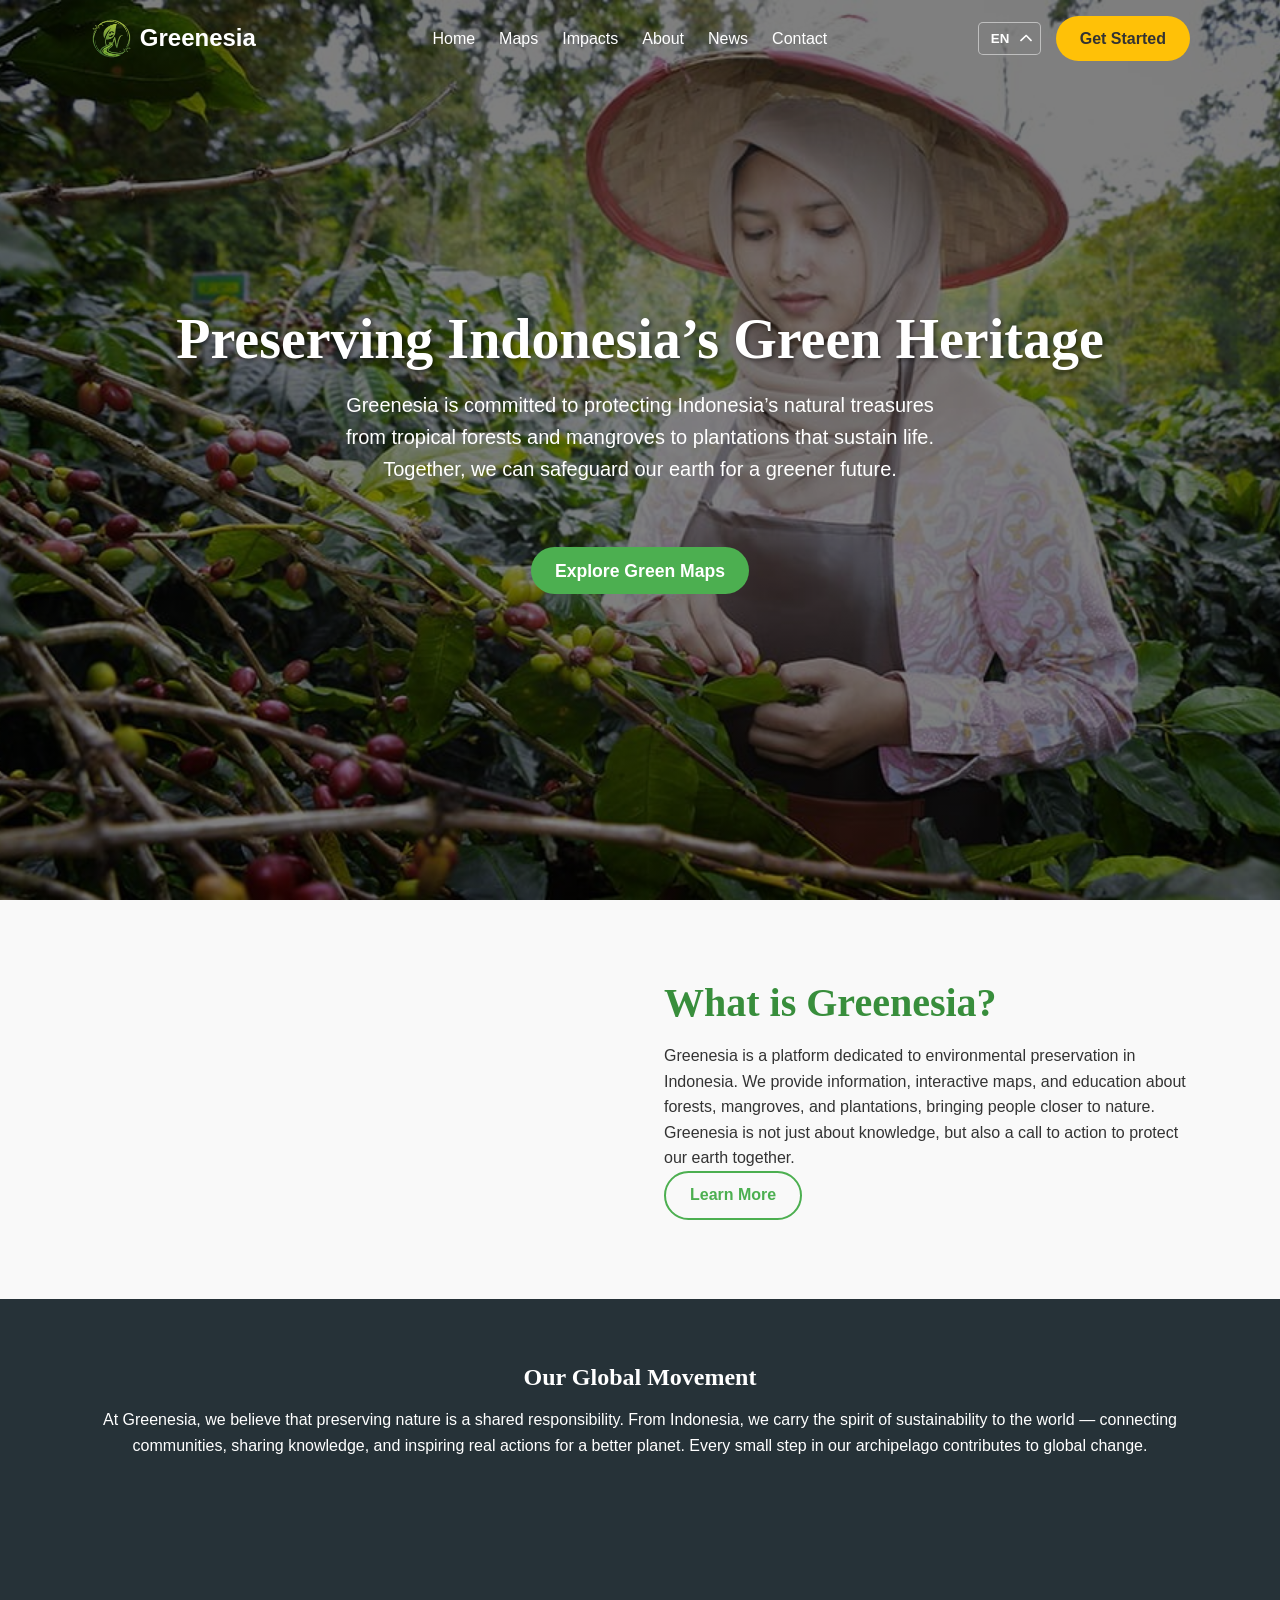
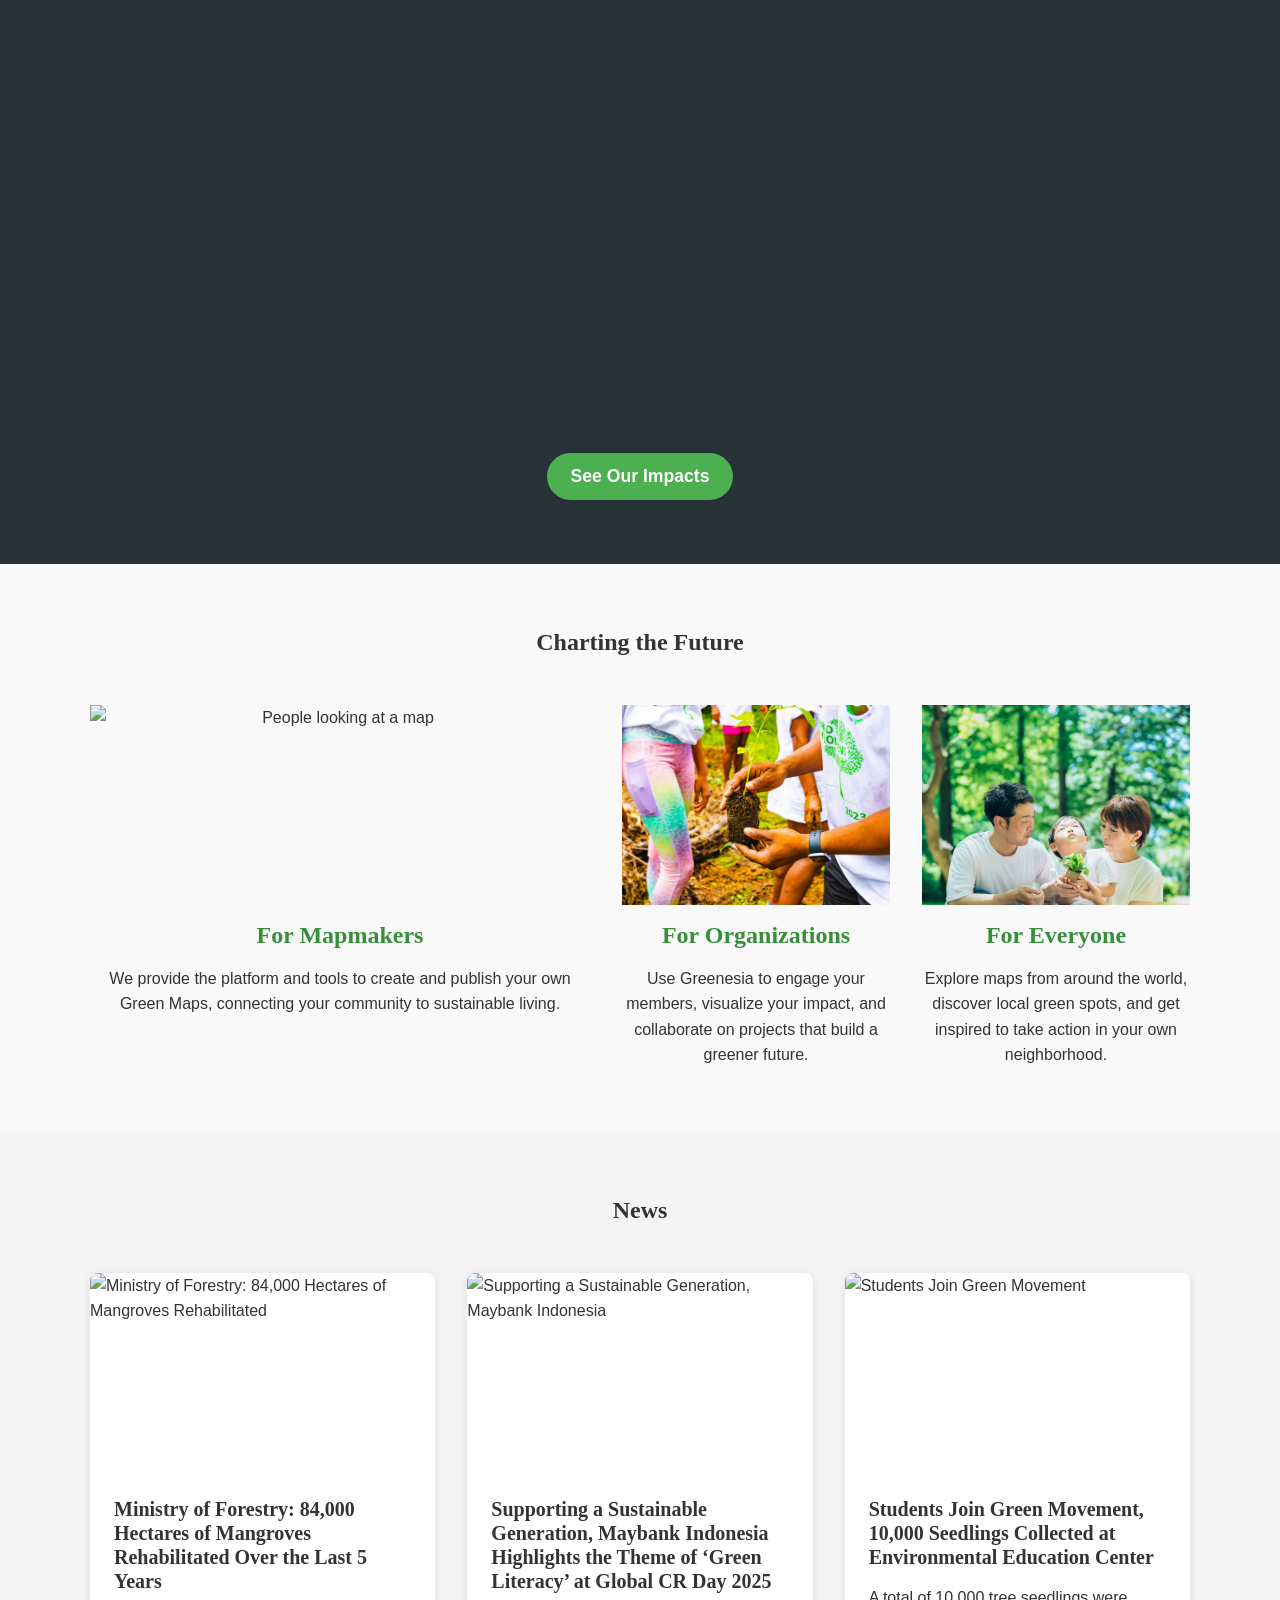
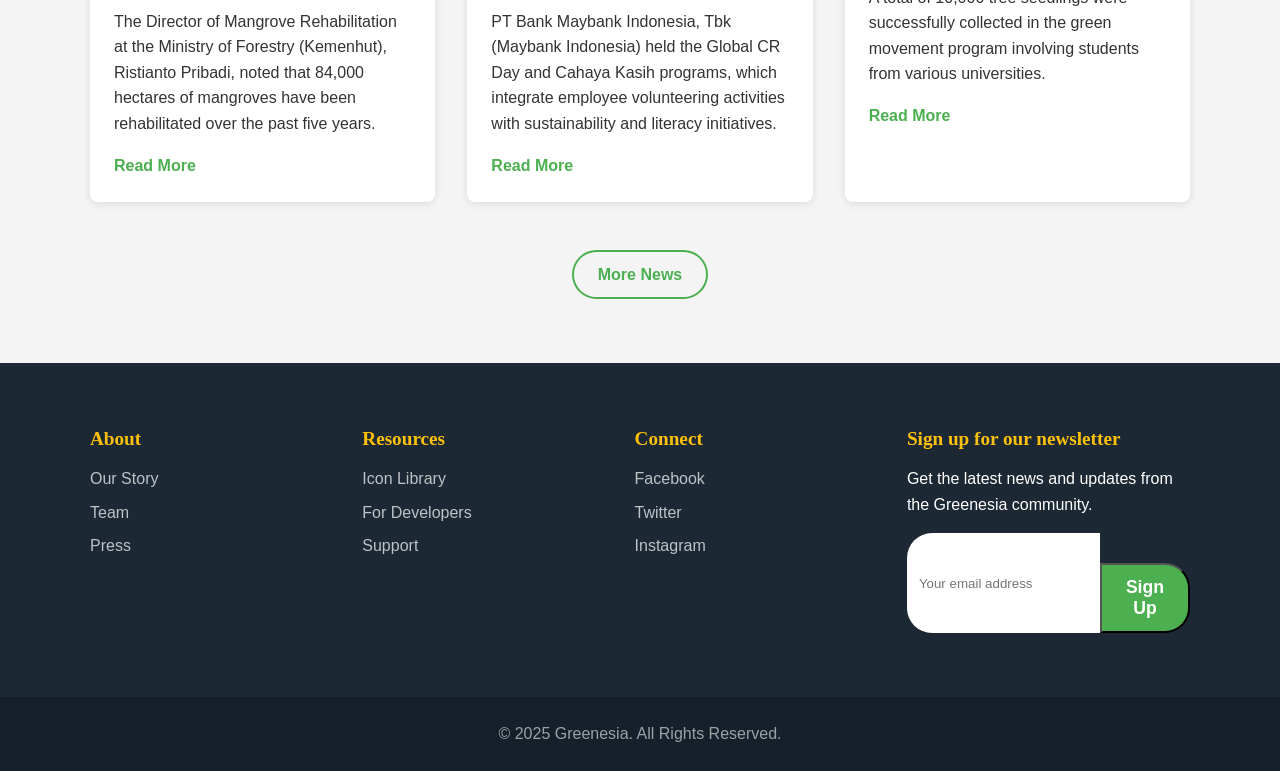
==== public/index.html @ fc4f6e46 "greenwaysia web apps" ====
<!DOCTYPE html>
<html lang="en">
<head>
  <meta charset="UTF-8">
  <meta name="viewport" content="width=device-width, initial-scale=1.0, maximum-scale=5.0, user-scalable=yes, viewport-fit=cover">
  <title data-i18n="greenesiaMap">Greenesia - A Better World, Mapped by Community</title>
  <meta name="description" content="Monitor mangrove forests and plantations in Indonesia with interactive maps and real-time location tracking">
  <meta name="theme-color" content="#2ecc71">
  <link rel="icon" href="img/Logo_utama.png">
  <link rel="manifest" href="/manifest.json">
  <link rel="apple-touch-icon" href="/img/icon-192x192.png">
  <link rel="stylesheet" href="css/style.css?v=3.0">
</head>

<body>

  <header class="site-header">
    <div class="container navbar">
      <div class="navbar-brand">
        <a href="/">
          <img src="img/Logo_utama.png" alt="Greenesia Logo" class="logo">
          <span data-i18n="greenesia">Greenesia</span>
        </a>
      </div>
      <div class="nav-wrapper">
        <button class="close-menu">&times;</button>
        <nav class="main-nav">
          <ul>
            <li><a href="/" data-i18n="home">Home</a></li>
            <li><a href="/maps" data-i18n="maps">Maps</a></li>
            <li><a href="/impacts" data-i18n="impacts">Impacts</a></li>
            <li><a href="/about" data-i18n="about">About</a></li>
            <li><a href="/news" data-i18n="news">News</a></li>
            <li><a href="/contact" data-i18n="contact">Contact</a></li>
          </ul>
        </nav>
        <div class="nav-actions">
          <select class="language-switcher">
            <option value="en" selected>EN</option>
            <option value="id">ID</option>
          </select>
          <a href="/login" class="button button-donate" data-i18n="getStarted">Get Started</a>
        </div>
      </div>
      <div class="custom-dropdown language-switcher-mobile">
        <div class="dropdown-trigger">
          <span class="selected-lang">EN</span>
        </div>
        <div class="dropdown-options">
          <div class="dropdown-option" data-value="en">EN</div>
          <div class="dropdown-option" data-value="id">ID</div>
        </div>
      </div>
      <button class="hamburger-menu">&#9776;</button>
    </div>
  </header>

  <div class="overlay"></div>

  <main>
    <section class="hero-section">
      <div class="hero-content">
        <h1 data-i18n="heroTitle">Preserving Indonesia’s Green Heritage</h1>
        <p data-i18n="heroSubtitle">Greenesia is committed to protecting Indonesia’s natural treasures from tropical forests and mangroves to plantations that sustain life. Together, we can safeguard our earth for a greener future.</p>
        <a href="/maps" class="button button-primary" data-i18n="exploreMaps">Explore Green Maps</a>
      </div>
    </section>

    <section class="content-section">
      <div class="container two-column-layout">
        <div class="column-left">
          <video autoplay muted loop playsinline style="width: 100%;" src="cinematic.mp4">
   Browser Anda tidak mendukung tag video.
</video>
        </div>
        <div class="column-right">
          <h2 data-i18n="whatIsGreenMapTitle">What is Greenesia?</h2>
          <p data-i18n="whatIsGreenMapText">Greenesia is a platform dedicated to environmental preservation in Indonesia. We provide information, interactive maps, and education about forests, mangroves, and plantations, bringing people closer to nature. Greenesia is not just about knowledge, but also a call to action to protect our earth together.</p>
          <a href="#" class="button button-secondary" data-i18n="learnMore">Learn More</a>
        </div>
      </div>
    </section>

    <section class="content-section dark-bg">
      <div class="container text-center">
        <h2 data-i18n="ourGlobalMovementTitle">Our Global Movement</h2>
        <p data-i18n="ourGlobalMovementText">At Greenesia, we believe that preserving nature is a shared responsibility. From Indonesia, we carry the spirit of sustainability to the world — connecting communities, sharing knowledge, and inspiring real actions for a better planet. Every small step in our archipelago contributes to global change.</p>
        <iframe
          width="100%"
          height="500"
          src="https://www.youtube.com/embed/YWSZf4E7uBE"
          title="YouTube video player"
          frameborder="0"
          allow="accelerometer; autoplay; clipboard-write; encrypted-media; gyroscope; picture-in-picture; web-share"
          referrerpolicy="strict-origin-when-cross-origin"
          allowfullscreen
          class="youtube-iframe"
        ></iframe>
        <a href="#" class="button button-primary" data-i18n="seeOurImpacts">See Our Impacts</a>
      </div>
    </section>

    <section class="content-section">
  <div class="container text-center">
    <h2 data-i18n="chartingTheFutureTitle">Charting the Future</h2>
    <div class="three-column-layout">
      <div class="feature-box">
        <img src="img/pemetaan.jpg" alt="People looking at a map" class="charting-feature-icon">
        <h3 data-i18n="forMapmakersTitle">For Mapmakers</h3>
        <p data-i18n="forMapmakersText">We provide the platform and tools to create and publish your own Green Maps, connecting your community to sustainable living.</p>
      </div>
      <div class="feature-box">
        <img src="img/menanam.jpg" alt="Person planting a tree" class="charting-feature-icon">
        <h3 data-i18n="forOrganizationsTitle">For Organizations</h3>
        <p data-i18n="forOrganizationsText">Use Greenesia to engage your members, visualize your impact, and collaborate on projects that build a greener future.</p>
      </div>
      <div class="feature-box">
        <img src="img/keluarga.png" alt="Family enjoying the outdoors" class="charting-feature-icon">
        <h3 data-i18n="forEveryoneTitle">For Everyone</h3>
        <p data-i18n="forEveryoneText">Explore maps from around the world, discover local green spots, and get inspired to take action in your own neighborhood.</p>
      </div>
    </div>
  </div>
</section>

    <section class="content-section light-bg">
      <div class="container">
        <h2 class="text-center" data-i18n="latestNews">News</h2>
        <div class="news-grid">
          <article class="news-card">
            <img src="https://asset.kompas.com/crops/d9sgpv270v6snPcaGa5keLDzrmc=/0x0:0x0/1200x800/data/photo/2025/04/16/67ff72c6aaa61.jpg" alt="Ministry of Forestry: 84,000 Hectares of Mangroves Rehabilitated">
            <div class="card-content">
              <h3 data-i18n="news1Title">Ministry of Forestry: 84,000 Hectares of Mangroves Rehabilitated Over the Last 5 Years</h3>
              <p data-i18n="news1Text">The Director of Mangrove Rehabilitation at the Ministry of Forestry (Kemenhut), Ristianto Pribadi, noted that 84,000 hectares of mangroves have been rehabilitated over the past five years. Meanwhile, the government has set a target of rehabilitating 600,000 hectares of mangroves by 2024. Ristianto also acknowledged that the forestry sector has not yet become a government priority program.</p>
              <a href="https://lestari.kompas.com/read/2025/04/16/171500786/kemenhut--84.000-hektare-mangrove-direhabilitasi-selama-5-tahun-terakhir-" data-i18n="readMore">Read More</a>
            </div>
          </article>
          <article class="news-card">
            <img src="https://asset-2.tribunnews.com/tribunnews/foto/bank/images/Head-of-Sustainability-PT-Bank-Maybank-Indonesia-Tbk-Maria-Trifanny-Fransiska.jpg" alt="Supporting a Sustainable Generation, Maybank Indonesia">
            <div class="card-content">
              <h3 data-i18n="news2Title">Supporting a Sustainable Generation, Maybank Indonesia Highlights the Theme of ‘Green Literacy’ at Global CR Day 2025</h3>
              <p data-i18n="news2Text">PT Bank Maybank Indonesia, Tbk (Maybank Indonesia) held the Global CR Day and Cahaya Kasih programs, which integrate employee volunteering activities with sustainability and literacy initiatives.</p>
              <a href="https://www.tribunnews.com/bisnis/7734771/dukung-generasi-berkelanjutan-maybank-indonesia-angkat-tema-literasi-hijau-di-global-cr-day-2025" data-i18n="readMore">Read More</a>
            </div>
          </article>
          <article class="news-card">
            <img src="https://asset-2.tribunnews.com/tribunnews/foto/bank/images/Gerakan-hijau-libatkan-mahasiswa-dari-50-kampus.jpg" alt="Students Join Green Movement">
            <div class="card-content">
              <h3 data-i18n="news3Title">Students Join Green Movement, 10,000 Seedlings Collected at Environmental Education Center</h3>
              <p data-i18n="news3Text">A total of 10,000 tree seedlings were successfully collected in the green movement program involving students from various universities.</p>
              <a href="https://www.tribunnews.com/nasional/7731367/mahasiswa-terlibat-dalam-gerakan-hijau-10000-bibit-terkumpul-di-pusat-edukasi-lingkungan" data-i18n="readMore">Read More</a>
            </div>
          </article>
        </div>
        <div class="text-center more-news-button-container">
          <a href="/news" class="button button-secondary" data-i18n="moreNews">More News</a>
        </div>
      </div>
    </section>

  </main>

  <footer class="site-footer-main">
    <div class="container">
      <div class="footer-grid">
        <div class="footer-column">
          <h4 data-i18n="footerAbout">About</h4>
          <ul>
            <li><a href="#" data-i18n="footerOurStory">Our Story</a></li>
            <li><a href="#" data-i18n="footerTeam">Team</a></li>
            <li><a href="#" data-i18n="footerPress">Press</a></li>
          </ul>
        </div>
        <div class="footer-column">
          <h4 data-i18n="footerResources">Resources</h4>
          <ul>
            <li><a href="#" data-i18n="footerIconLibrary">Icon Library</a></li>
            <li><a href="#" data-i18n="footerForDevelopers">For Developers</a></li>
            <li><a href="#" data-i18n="footerSupport">Support</a></li>
          </ul>
        </div>
        <div class="footer-column">
          <h4 data-i18n="footerConnect">Connect</h4>
          <div class="social-links">
            <a href="#">Facebook</a>
            <a href="#">Twitter</a>
            <a href="#">Instagram</a>
          </div>
        </div>
        <div class="footer-column newsletter">
          <h4 data-i18n="footerNewsletter">Sign up for our newsletter</h4>
          <p data-i18n="footerNewsletterText">Get the latest news and updates from the Greenesia community.</p>
          <form class="newsletter-form">
            <input type="email" placeholder="Your email address" data-i18n="[placeholder]footerEmailPlaceholder">
            <button type="submit" class="button button-primary" data-i18n="footerSignUp">Sign Up</button>
          </form>
        </div>
      </div>
    </div>
  </footer>

  <footer class="site-footer-bottom">
    <div class="container">
      <p data-i18n="footerCopyright">&copy; 2025 Greenesia. All Rights Reserved.</p>
    </div>
  </footer>

  <script src="js/toast.js"></script>
  <script src="js/api.js"></script>
  <script src="js/auth.js"></script>
  <script src="js/main.js?v=3.4"></script>
  <script src="js/language.js"></script>
  <script src="js/custom-dropdown.js"></script>
  <script>
    const header = document.querySelector('.site-header');
    window.addEventListener('scroll', () => {
      if (window.scrollY > 50) {
        header.classList.add('scrolled');
      } else {
        header.classList.remove('scrolled');
      }
    });
  </script>
  <script src="js/pwa-init.js"></script>
</body>
</html>
---- public/css/style.css ----
:root {
  --primary-color: #4CAF50;
  --secondary-color: #388E3C;
  --accent-color: #FFC107;
  --dark-text: #333333;
  --light-text: #ffffff;
  --body-font: 'Helvetica Neue', Arial, sans-serif;
  --heading-font: 'Georgia', serif;
}

*,
*::before,
*::after {
  box-sizing: border-box;
  margin: 0;
  padding: 0;
}

html {
  scroll-behavior: smooth;
}

body {
  font-family: var(--body-font);
  font-size: 16px;
  line-height: 1.6;
  color: var(--dark-text);
  background-color: #f9f9f9;
  overflow-y: scroll;
}

h1, h2, h3, h4, h5, h6 {
  font-family: var(--heading-font);
  font-weight: bold;
  line-height: 1.2;
  margin-bottom: 1rem;
}

a {
  color: var(--primary-color);
  text-decoration: none;
}

img {
  max-width: 100%;
  height: auto;
  display: block;
}

.container {
  width: 90%;
  max-width: 1100px;
  margin: 0 auto;
}


main {
  display: block;
  width: 100%;
  overflow: visible;
  position: relative;
}

.site-header {
  background-color: transparent;
  position: fixed;
  top: 0;
  left: 0;
  width: 100%;
  z-index: 2000;
  padding: 1rem 0;
  transition: background-color 0.3s ease, padding 0.3s ease;
}

.site-header.scrolled, .site-header-solid {
  background-color: white;
  box-shadow: 0 2px 5px rgba(0,0,0,0.1);
  padding: 0.5rem 0;
}

.navbar {
  display: flex;
  justify-content: space-between;
  align-items: center;
  z-index: 1000;
}

.nav-actions {
  display: flex;
  align-items: center;
  gap: 15px;
}

.navbar-brand a {
  display: flex;
  align-items: center;
  text-decoration: none;
  color: var(--light-text);
  font-weight: bold;
  font-size: 1.5rem;
}

.site-header.scrolled .navbar-brand a, .site-header-solid .navbar-brand a {
  color: var(--dark-text);
}

.navbar-brand .logo {
  height: 40px;
  margin-right: 0.5rem;
}

.main-nav ul {
  list-style: none;
  display: flex;
  gap: 1.5rem;
  justify-content: center; /* Added for centering */
  width: 100%;
  margin-left: 25px; /* Added to ensure it takes full width for centering */
}

.main-nav a {
  text-decoration: none;
  color: var(--light-text);
  font-weight: 500;
  padding: 0.25rem 0;
  border-bottom: 2px solid transparent;
  transition: border-color 0.3s ease, color 0.3s ease;
}

.site-header.scrolled .main-nav a, .site-header-solid .main-nav a {
  color: var(--dark-text);
}

.main-nav a:hover {
  border-color: var(--accent-color);
}

.site-header.scrolled .main-nav a:hover, .site-header-solid .main-nav a:hover {
  border-color: var(--primary-color);
}

.site-header-white {
  background-color: white;
  box-shadow: 0 2px 5px rgba(0,0,0,0.1);
  padding: 0.5rem 0;
}

.site-header-white .navbar-brand a {
  color: var(--dark-text);
}

.site-header-white .main-nav a {
  color: var(--dark-text);
}

.site-header-white .hamburger-menu {
  color: var(--dark-text);
}

.button {
  padding: 0.6rem 1.5rem;
  border-radius: 25px;
  text-decoration: none;
  font-weight: bold;
  display: inline-block;
  transition: background-color 0.3s ease, color 0.3s ease;
}

.button-donate {
  background-color: var(--accent-color);
  color: var(--dark-text);
}

.button-donate:hover {
  background-color: #FFD54F;
}

.user-menu {
  position: relative;
}

.user-menu-toggle {
  display: flex;
  align-items: center;
  gap: 8px;
  background-color: var(--primary-color);
  color: white;
  border: none;
  padding: 8px 16px;
  border-radius: 20px;
  cursor: pointer;
  font-size: 14px;
  font-weight: 500;
  transition: background-color 0.3s ease;
}

.user-menu-toggle:hover {
  background-color: var(--secondary-color);
}

.user-menu-toggle svg {
  width: 20px;
  height: 20px;
}

.user-name {
  max-width: 120px;
  overflow: hidden;
  text-overflow: ellipsis;
  white-space: nowrap;
}

.user-dropdown {
  position: absolute;
  top: calc(100% + 10px);
  right: 0;
  background: white;
  border-radius: 8px;
  box-shadow: 0 4px 12px rgba(0,0,0,0.15);
  min-width: 240px;
  opacity: 0;
  visibility: hidden;
  transform: translateY(-10px);
  transition: opacity 0.3s ease, transform 0.3s ease, visibility 0.3s;
  z-index: 1000;
}

.user-dropdown.show {
  opacity: 1;
  visibility: visible;
  transform: translateY(0);
}

.user-info {
  padding: 16px;
  border-bottom: 1px solid #e0e0e0;
}

.user-email {
  font-size: 14px;
  color: #666;
  margin: 0;
}

.dropdown-item {
  display: flex;
  align-items: center;
  gap: 12px;
  padding: 12px 16px;
  color: var(--dark-text);
  text-decoration: none;
  border: none;
  background: none;
  width: 100%;
  text-align: left;
  cursor: pointer;
  transition: background-color 0.2s ease;
  font-size: 14px;
}

.dropdown-item:hover {
  background-color: #f5f5f5;
}

.dropdown-item svg {
  width: 20px;
  height: 20px;
  color: #666;
}

.logout-btn {
  color: #d32f2f;
  border-top: 1px solid #e0e0e0;
}

.logout-btn svg {
  color: #d32f2f;
}

.logout-btn:hover {
  background-color: #ffebee;
}

.hamburger-menu {
  display: none;
  font-size: 2rem;
  background: none;
  border: none;
  cursor: pointer;
  color: var(--light-text);
  z-index: 3001; /* Added to ensure it's above the header */
  position: relative; /* Added to make z-index effective */
}

.site-header.scrolled .hamburger-menu, .site-header-solid .hamburger-menu {
  color: var(--dark-text);
}

.language-switcher {
  padding: 8px 12px;
  border: 1px solid rgba(255, 255, 255, 0.5);
  border-radius: 5px;
  background-color: transparent;
  color: var(--light-text);
  font-weight: bold;
  cursor: pointer;
  appearance: none; /* Remove default select arrow */
  -webkit-appearance: none;
  -moz-appearance: none;
  background-image: url('data:image/svg+xml;charset=US-ASCII,%3Csvg%20xmlns%3D%22http%3A%2F%2Fwww.w3.org%2F2000%2Fsvg%22%20width%3D%22292.4%22%20height%3D%22292.4%22%20viewBox%3D%220%200%20292.4%20292.4%22%3E%3Cpath%20fill%3D%22%23ffffff%22%20d%3D%22M287%20197.9L159.3%2069.2c-4.7-4.7-12.3-4.7-17%200L5.4%20197.9c-4.7%204.7-4.7%2012.3%200%2017l10.6%2010.6c4.7%204.7%2012.3%204.7%2017%200l118.8-118.7L259.4%20225.5c4.7%204.7%2012.3%204.7%2017%200l10.6-10.6c4.7-4.7%204.7-12.3%200-17z%22%2F%3E%3C%2Fsvg%3E'); /* Custom arrow */
  background-repeat: no-repeat;
  background-position: right 8px center;
  background-size: 12px;
  padding-right: 30px; /* Space for the custom arrow */
  transition: background-color 0.3s, color 0.3s, border-color 0.3s;
}

.site-header.scrolled .language-switcher, .site-header-solid .language-switcher {
  border: 1px solid #ccc;
  background-color: white;
  color: var(--dark-text);
  background-image: url('data:image/svg+xml;charset=US-ASCII,%3Csvg%20xmlns%3D%22http%3A%2F%2Fwww.w3.org%2F2000%2Fsvg%22%20width%3D%22292.4%22%20height%3D%22292.4%22%20viewBox%3D%220%200%20292.4%20292.4%22%3E%3Cpath%20fill%3D%22%23333333%22%20d%3D%22M287%20197.9L159.3%2069.2c-4.7-4.7-12.3-4.7-17%200L5.4%20197.9c-4.7%204.7-4.7%2012.3%200%2017l10.6%2010.6c4.7%204.7%2012.3%204.7%2017%200l118.8-118.7L259.4%20225.5c4.7%204.7%2012.3%204.7%2017%200l10.6-10.6c4.7-4.7%204.7-12.3%200-17z%22%2F%3E%3C%2Fsvg%3E'); /* Custom arrow for dark text */
}

.site-header-white .language-switcher {
  border: 1px solid #ccc;
  background-color: white;
  color: var(--dark-text);
  background-image: url('data:image/svg+xml;charset=US-ASCII,%3Csvg%20xmlns%3D%22http%3A%2F%2Fwww.w3.org%2F2000%2Fsvg%22%20width%3D%22292.4%22%20height%3D%22292.4%22%20viewBox%3D%220%200%20292.4%20292.4%22%3E%3Cpath%20fill%3D%22%23333333%22%20d%3D%22M287%20197.9L159.3%2069.2c-4.7-4.7-12.3-4.7-17%200L5.4%20197.9c-4.7%204.7-4.7%2012.3%200%2017l10.6%2010.6c4.7%204.7%2012.3%204.7%2017%200l118.8-118.7L259.4%20225.5c4.7%204.7%2012.3%204.7%2017%200l10.6-10.6c4.7-4.7%204.7-12.3%200-17z%22%2F%3E%3C%2Fsvg%3E'); /* Custom arrow for dark text */
}

.language-switcher option {
  color: var(--dark-text); /* Options always dark */
  background-color: white;
}

.custom-dropdown {
  position: relative;
  margin-left: auto;
  margin-right: 10px;
}

.dropdown-trigger {
  padding: 8px 12px;
  border: 1px solid rgba(255, 255, 255, 0.5);
  border-radius: 5px;
  background-color: transparent;
  color: var(--light-text);
  font-weight: bold;
  cursor: pointer;
  display: flex;
  align-items: center;
  justify-content: space-between;
  transition: background-color 0.3s, color 0.3s, border-color 0.3s;
  width: 70px; /* Adjust width as needed */
}

.site-header.scrolled .dropdown-trigger, .site-header-solid .dropdown-trigger {
  border: 1px solid #ccc;
  background-color: white;
  color: var(--dark-text);
}

.dropdown-trigger::after {
  content: '';
  border: solid var(--light-text);
  border-width: 0 2px 2px 0;
  display: inline-block;
  padding: 3px;
  transform: rotate(45deg);
  -webkit-transform: rotate(45deg);
  margin-left: 5px;
}

.site-header.scrolled .dropdown-trigger::after, .site-header-solid .dropdown-trigger::after {
  border-color: var(--dark-text);
}

.custom-dropdown.active .dropdown-trigger::after {
  transform: rotate(-135deg);
  -webkit-transform: rotate(-135deg);
}

.dropdown-options {
  display: none;
  position: absolute;
  top: 110%;
  left: 0;
  right: 0;
  background-color: white;
  border: 1px solid #ccc;
  border-radius: 5px;
  box-shadow: 0 2px 5px rgba(0,0,0,0.1);
  z-index: 3100;
}

.custom-dropdown.active .dropdown-options {
  display: block;
}

.dropdown-option {
  padding: 10px 12px;
  color: var(--dark-text);
  cursor: pointer;
}

.dropdown-option:hover {
  background-color: #f4f4f4;
}

.language-switcher-mobile {
  margin-right: 10px;
}

.close-menu {
  display: none;
  position: absolute;
  top: 1rem;
  right: 1.5rem;
  font-size: 2.5rem;
  background: none;
  border: none;
  cursor: pointer;
  color: var(--dark-text);
}

.overlay {
  position: fixed;
  top: 0;
  left: 0;
  width: 100%;
  height: 100%;
  background-color: rgba(0, 0, 0, 0.5);
  z-index: 2400;
  opacity: 0;
  visibility: hidden;
  pointer-events: none;
  transition: opacity 0.3s ease, visibility 0.3s ease;
  display: none;
}

.overlay.active {
  opacity: 1;
  visibility: visible;
  pointer-events: auto;
  display: block;
}

.overlay.nav-overlay {
  z-index: 2400;
  pointer-events: auto;
}

.map-page .overlay {
  display: none !important;
  pointer-events: none !important;
  opacity: 0 !important;
  visibility: hidden !important;
}

.sidebar-toggle.hidden,
.recenter-btn.hidden,
.hamburger-menu.hidden {
  opacity: 0 !important;
  visibility: hidden !important;
  pointer-events: none !important;
  transform: scale(0.8) !important;
  transition: opacity 0.3s ease, visibility 0.3s ease, transform 0.3s ease !important;
}

.sidebar-toggle,
.recenter-btn,
.hamburger-menu {
  transition: opacity 0.3s ease, visibility 0.3s ease, transform 0.3s ease;
}

@media (max-width: 850px) {
  /* Hide overlays on mobile - no dark background needed */
  .overlay,
  .sidebar-overlay {
    display: none !important;
    opacity: 0 !important;
    visibility: hidden !important;
    pointer-events: none !important;
  }

  .nav-wrapper {
    position: fixed;
    top: 0;
    right: -100%;
    width: 300px;
    height: 100vh;
    background-color: white;
    box-shadow: -2px 0 5px rgba(0,0,0,0.2);
    z-index: 2200;
    transition: right 0.3s ease-in-out;
    padding: 6rem 2rem 2rem;
    flex-direction: column; /* Changed from display: flex */
    align-items: flex-start;
  }

  .nav-wrapper.active {
    right: 0;
  }

  .main-nav {
    display: block;
  }

  .main-nav ul {
    flex-direction: column;
    gap: 1rem;
    width: 100%;
  }

  .main-nav a {
    color: var(--dark-text);
    font-size: 1.2rem;
  }

  .site-header.scrolled .main-nav a {
    color: var(--dark-text);
  }

  .main-nav a:hover {
    border-color: var(--primary-color);
  }

  .nav-actions {
    margin-top: 2rem;
    width: 100%;
    justify-content: center; /* Center items in mobile nav-actions */
    align-items: center;
  }

  .nav-actions .button-donate {
    display: block;
    text-align: center;
  }

  .nav-actions .language-switcher {
    display: none; /* Hide desktop switcher in mobile nav */
  }

  .hamburger-menu {
    display: block;
    z-index: 2300;
  }

  .close-menu {
    display: block;
  }

  .navbar {
    display: flex;
    justify-content: space-between;
    align-items: center;
  }

  .language-switcher-mobile {
    display: block;
  }

  .nav-wrapper {
    display: none; /* Hide nav-wrapper by default in mobile */
  }

  .nav-wrapper.active {
    display: flex; /* Show nav-wrapper when active */
  }
}

@media (min-width: 851px) {
  .hamburger-menu, .language-switcher-mobile {
    display: none; /* Hide hamburger and mobile switcher in desktop */
  }
  .nav-wrapper {
    display: flex; /* Use flexbox for desktop nav */
    align-items: center;
    gap: 1.5rem; /* Space between nav and actions */
    flex-grow: 1; /* Allow wrapper to grow */
    justify-content: space-between; /* Push nav and actions apart */
  }
  .main-nav {
    flex-grow: 1; /* Allow nav to fill available space */
  }
}


.hero-section {
  height: 100vh;
  background-image: linear-gradient(rgba(0, 0, 0, 0.5), rgba(0, 0, 0, 0.5)), url('../img/kebun-kopi.jpg');
  background-size: cover;
  background-position: center;
  display: flex;
  align-items: center;
  justify-content: center;
  text-align: center;
  color: var(--light-text);
  padding: 0 1rem;
}

.hero-content h1 {
  font-size: 3.5rem;
  margin-bottom: 1rem;
  text-shadow: 2px 2px 4px rgba(0,0,0,0.5);
}

.hero-content p {
  font-size: 1.25rem;
  max-width: 600px;
  margin: 0 auto 2rem auto;
}

.button-primary {
  background-color: var(--primary-color);
  color: var(--light-text);
  font-size: 1.1rem;
  margin-top: 30px;
}

.button-primary:hover {
  background-color: var(--secondary-color);
}

@media (max-width: 768px) {
  .hero-content h1 {
    font-size: 2.5rem;
  }
  .hero-content p {
    font-size: 1rem;
  }
  .hero-sub {
    height: 10vh;
  }
}


.content-section {
  padding: 4rem 0;
}

.two-column-layout {
  display: grid;
  grid-template-columns: 1fr 1fr;
  gap: 3rem;
  align-items: center;
}

.column-right h2 {
  font-size: 2.5rem;
  color: var(--secondary-color);
}

.button-secondary {
  background-color: transparent;
  color: var(--primary-color);
  border: 2px solid var(--primary-color);
}

.button-secondary:hover {
  background-color: var(--primary-color);
  color: var(--light-text);
}

.dark-bg {
  background-color: #263238;
  color: var(--light-text);
}

.dark-bg h2 {
  color: var(--light-text);
}

.dark-bg a:not(.button) {
  color: var(--accent-color);
}

.text-center {
  text-align: center;
}

.three-column-layout {
  display: grid;
  grid-template-columns: repeat(3, 1fr);
  gap: 2rem;
  margin-top: 3rem;
}

.team-layout {
  justify-items: center;
}

.team-member-img {
  border-radius: 50%;
  width: 150px; /* Adjust size as needed */
  height: 150px;
  object-fit: cover;
}

.feature-box .feature-icon {
  margin: 0 auto 1rem auto;
}

.feature-box h3 {
  font-size: 1.5rem;
  color: var(--secondary-color);
}

.light-bg {
  background-color: #f4f4f4;
}

.news-grid {
  display: grid;
  grid-template-columns: repeat(3, 1fr);
  gap: 2rem;
  margin-top: 3rem;
}

.news-card {
  background-color: #ffffff;
  box-shadow: 0 2px 8px rgba(0,0,0,0.1);
  border-radius: 8px;
  overflow: hidden;
  transition: transform 0.3s ease, box-shadow 0.3s ease;
}

.news-card:hover {
  transform: translateY(-5px);
  box-shadow: 0 6px 16px rgba(0,0,0,0.12);
}

.news-card .card-content {
  padding: 1.5rem;
}

.news-card h3 {
  font-size: 1.25rem;
}

.news-card p {
  margin-bottom: 1rem;
}

.news-card a {
  font-weight: bold;
}

.two-column-layout.reverse {
  grid-template-columns: 1fr 1fr;
}

.two-column-layout.reverse .column-left {
  order: 2;
}

.two-column-layout.reverse .column-right {
  order: 1;
}

@media (max-width: 768px) {
  .two-column-layout.reverse {
    grid-template-columns: 1fr;
    margin-top: 50px;
  }

  .two-column-layout.reverse .column-left,
  .two-column-layout.reverse .column-right {
    order: initial;
  }
}


.site-footer-main {
  background-color: #1c2833;
  color: var(--light-text);
  padding: 4rem 0;
}

.footer-grid {
  display: grid;
  grid-template-columns: repeat(4, 1fr);
  gap: 2rem;
}

.footer-column h4 {
  font-size: 1.2rem;
  margin-bottom: 1rem;
  color: var(--accent-color);
}

.footer-column ul {
  list-style: none;
}

.footer-column a {
  color: #bdc3c7;
  text-decoration: none;
  display: block;
  margin-bottom: 0.5rem;
  transition: color 0.3s ease;
}

.footer-column a:hover {
  color: var(--light-text);
}

.social-links a {
  margin-right: 1rem;
}

.newsletter-form {
  display: flex;
  margin-top: 1rem;
}

.newsletter-form input {
  flex-grow: 1;
  padding: 0.75rem;
  border: none;
  border-radius: 25px 0 0 25px;
}

.newsletter-form button {
  border-radius: 0 25px 25px 0;
  padding: 0.75rem 1.5rem;
}

.site-footer-bottom {
  background-color: #17202a;
  color: #95a5a6;
  padding: 1.5rem 0;
  text-align: center;
}

@media (max-width: 850px) {
  .footer-grid {
    grid-template-columns: 1fr 1fr;
  }
  .footer-column.newsletter {
    grid-column: 1 / -1;
  }
}

@media (max-width: 500px) {
  .footer-grid {
    grid-template-columns: 1fr;
  }
}

@media (max-width: 768px) {
  .news-grid {
    grid-template-columns: 1fr !important;
  }

  .two-column-layout {
    grid-template-columns: 1fr !important;
  }

  .three-column-layout {
    grid-template-columns: 1fr !important;
  }
}

.partners-grid {
  display: grid;
  grid-template-columns: repeat(4, 1fr);
  gap: 2rem;
  align-items: center;
  justify-items: center;
}

.partner-logo {
  max-height: 80px;
  max-width: 100%;
}

@media (max-width: 768px) {
  .partners-grid {
    grid-template-columns: 1fr;
  }
}

#plantation-count {
    position: fixed;
    bottom: 20px;
    left: 20px;
    background-color: rgba(0, 0, 0, 0.5);
    color: white;
    padding: 10px;
    border-radius: 5px;
    z-index: 1000;
}

/* Our Mission Section Layout */
.mission-layout {
  display: flex;
  align-items: flex-start; /* Align items to the top */
  gap: 3rem;
}

.mission-layout .column-left {
  flex: 1;
}

.mission-layout .column-right {
  flex: 1;
  display: flex;
  justify-content: center;
  align-items: center;
}

.mission-layout .column-right img {
  max-width: 100%;
  height: auto;
  border-radius: 8px; /* Add a slight border-radius for a softer look */
  box-shadow: 0 4px 8px rgba(0,0,0,0.1); /* Add a subtle shadow */
}

@media (max-width: 768px) {
  .mission-layout {
    flex-direction: column;
    align-items: center; /* Center items on smaller screens */
  }
}

.form-group {
  margin-bottom: 1rem;
}

.form-input, .form-textarea {
  width: 100%;
  padding: 0.5rem;
}

.map-image {
  margin-top: 2rem;
}

.charting-feature-icon {
  width: 500px;
  height: 200px;
  object-fit: cover;
  margin: 0 auto 1rem auto;
}

.youtube-iframe {
  margin: 2rem auto;
  display: block;
}

.more-news-button-container {
  margin-top: 3rem;
}

.sidebar {
  height: 100%;
  width: 0;
  position: fixed;
  z-index: 1001;
  top: 0;
  left: 0;
  background-color: #fff;
  overflow-x: hidden;
  transition: 0.5s;
  padding-top: 60px;
  box-shadow: 2px 0 5px rgba(0,0,0,0.2);
}

.sidebar.active {
  width: 350px;
}

.sidebar .close-btn {
  position: absolute;
  top: 10px;
  right: 25px;
  font-size: 36px;
  margin-left: 50px;
  background: none;
  border: none;
  cursor: pointer;
}

#sidebar-content {
  padding: 20px;
  height: calc(100% - 60px);
  overflow-y: auto;
}
@media (max-width: 768px) {
  .sidebar {
    height: 40vh;
    width: 100%;
    position: fixed;
    bottom: -40vh;
    left: 0;
    top: auto; /* Add this line */
    transition: bottom 0.5s ease-in-out;
    padding-top: 20px;
    box-shadow: 0 -2px 5px rgba(0,0,0,0.2);
    background-color: #fff;
    z-index: 1001;
    visibility: hidden;
  }

  .sidebar.active {
    bottom: 0;
    visibility: visible;
  }

  .sidebar .close-btn {
    top: 5px;
    right: 15px;
    position: absolute;
    font-size: 36px;
    background: none;
    border: none;
    cursor: pointer;
  }

  #sidebar-content {
    height: calc(40vh - 40px);
    overflow-y: auto;
    padding: 20px;
  }
}
.news-card img {
  width: 100%;
  height: 200px; /* or any other fixed height */
  object-fit: cover;
}

@media (max-width: 768px) {
  .news-card img {
    height: 300px;
  }
}

.user-location-marker {
  background: none;
  border: none;
}

.user-accuracy-circle {
  transition: all 0.3s cubic-bezier(0.4, 0, 0.2, 1);
}

.leaflet-interactive.user-accuracy-circle {
  animation: circleBreath 3s ease-in-out infinite;
}

@keyframes circleBreath {
  0%, 100% {
    opacity: 0.7;
  }
  50% {
    opacity: 0.5;
  }
}

.sidebar-toggle {
  position: fixed;
  top: 85px;
  right: 15px;
  z-index: 1000;
  width: 50px;
  height: 50px;
  background: white;
  border: 2px solid rgba(0,0,0,0.3);
  border-radius: 10px;
  cursor: pointer;
  font-size: 24px;
  box-shadow: 0 4px 12px rgba(0,0,0,0.3);
  transition: all 0.3s cubic-bezier(0.4, 0, 0.2, 1);
  display: flex;
  align-items: center;
  justify-content: center;
  pointer-events: auto;
  color: #333;
  user-select: none;
  -webkit-tap-highlight-color: transparent;
}

.sidebar-toggle:hover {
  background: #f0f0f0;
  transform: scale(1.05);
  box-shadow: 0 6px 16px rgba(0,0,0,0.35);
  border-color: rgba(0,0,0,0.4);
}

.sidebar-toggle:active {
  transform: scale(0.95);
  box-shadow: 0 2px 8px rgba(0,0,0,0.25);
}

.recenter-btn {
  position: fixed;
  top: 145px;
  right: 15px;
  z-index: 1000;
  width: 50px;
  height: 50px;
  background: linear-gradient(135deg, #2196F3, #1976D2);
  border: none;
  border-radius: 10px;
  pointer-events: auto;
  cursor: pointer;
  box-shadow: 0 3px 12px rgba(33, 150, 243, 0.4);
  transition: opacity 0.3s ease, transform 0.3s ease, background 0.3s ease, box-shadow 0.3s ease;
  display: flex;
  align-items: center;
  justify-content: center;
  color: white;
}

.recenter-btn:hover {
  background: linear-gradient(135deg, #1976D2, #1565C0);
  transform: scale(1.08);
  box-shadow: 0 5px 18px rgba(33, 150, 243, 0.6);
}

.recenter-btn:active {
  transform: scale(0.95);
}

.recenter-btn:disabled {
  background: #ccc;
  cursor: not-allowed;
  opacity: 0.6;
}

.sidebar-overlay {
  position: fixed;
  top: 0;
  left: 0;
  width: 100%;
  height: 100%;
  background: rgba(255, 255, 255, 0.7);
  z-index: 1050;
  opacity: 0;
  visibility: hidden;
  transition: opacity 0.3s cubic-bezier(0.4, 0, 0.2, 1), visibility 0.3s cubic-bezier(0.4, 0, 0.2, 1);
  pointer-events: none;
  backdrop-filter: blur(2px);
}

.sidebar-overlay.active {
  opacity: 1;
  visibility: visible;
  pointer-events: auto;
}

.control-sidebar {
  position: fixed;
  top: 0;
  right: -380px;
  width: 360px;
  max-width: 90vw;
  height: 100vh;
  background: white;
  box-shadow: -4px 0 20px rgba(0,0,0,0.15);
  transition: right 0.4s cubic-bezier(0.4, 0, 0.2, 1);
  z-index: 1100;
  overflow-y: auto;
  overflow-x: hidden;
  padding: 20px;
  padding-top: 70px;
  pointer-events: auto;
  -webkit-overflow-scrolling: touch;
}

.control-sidebar.active {
  right: 0;
  pointer-events: auto;
}

.sidebar-close {
  position: absolute;
  top: 15px;
  right: 15px;
  width: 36px;
  height: 36px;
  background: #f5f5f5;
  border: 1px solid #e0e0e0;
  border-radius: 8px;
  cursor: pointer;
  font-size: 24px;
  color: #666;
  display: flex;
  align-items: center;
  justify-content: center;
  transition: all 0.2s ease;
  z-index: 10;
  padding: 0;
  line-height: 1;
}

.sidebar-close:hover {
  background: #e0e0e0;
  color: #333;
  transform: rotate(90deg);
}

.sidebar-close:active {
  transform: rotate(90deg) scale(0.95);
}

.control-sidebar::-webkit-scrollbar {
  width: 6px;
}

.control-sidebar::-webkit-scrollbar-track {
  background: #f9f9f9;
  border-radius: 10px;
}

.control-sidebar::-webkit-scrollbar-thumb {
  background: #d0d0d0;
  border-radius: 10px;
}

.control-sidebar::-webkit-scrollbar-thumb:hover {
  background: #b0b0b0;
}

.sidebar-header {
  margin-bottom: 20px;
  padding-bottom: 15px;
  border-bottom: 2px solid #e0e0e0;
}

.sidebar-header h3 {
  font-size: 1.5rem;
  color: var(--primary-color);
  margin: 0;
  padding-right: 40px;
}

.sidebar-section {
  margin-bottom: 25px;
  padding: 15px;
  background: white;
  border-radius: 8px;
  border: 1px solid #e0e0e0;
  pointer-events: auto;
  opacity: 1;
  transform: translateX(0);
  transition: opacity 0.3s ease, transform 0.3s ease;
}

.sidebar-section h4 {
  font-size: 1.1rem;
  color: var(--dark-text);
  margin-bottom: 10px;
  border-bottom: 1px solid #ddd;
  padding-bottom: 8px;
  pointer-events: auto;
}

.sidebar-section .empty-state {
  color: #999;
  font-style: italic;
  font-size: 0.9rem;
  margin: 0;
}

#location-info p {
  margin: 5px 0;
  font-size: 0.9rem;
  color: var(--dark-text);
}

#saved-locations-list {
  max-height: 300px;
  overflow-y: auto;
}

.saved-location-item {
  background: white;
  padding: 12px;
  margin-bottom: 10px;
  border-radius: 6px;
  border-left: 4px solid var(--primary-color);
  cursor: pointer;
  transition: transform 0.2s ease, box-shadow 0.2s ease;
  pointer-events: auto;
}

.saved-location-item:hover {
  transform: translateX(-5px);
  box-shadow: 0 2px 8px rgba(0,0,0,0.1);
}

.saved-location-item h5 {
  margin: 0 0 5px 0;
  font-size: 1rem;
  color: var(--primary-color);
}

.saved-location-item .location-type {
  display: inline-block;
  padding: 2px 8px;
  background: var(--accent-color);
  color: var(--dark-text);
  border-radius: 4px;
  font-size: 0.75rem;
  font-weight: bold;
  margin-bottom: 5px;
}

.saved-location-item p {
  margin: 3px 0;
  font-size: 0.85rem;
  color: #666;
}

.saved-location-item .delete-btn {
  background: #f44336;
  color: white;
  border: none;
  padding: 5px 10px;
  border-radius: 4px;
  cursor: pointer;
  font-size: 0.8rem;
  margin-top: 8px;
  transition: background 0.2s ease;
  pointer-events: auto;
}

.saved-location-item .delete-btn:hover {
  background: #d32f2f;
}

.save-current-btn {
  width: 100%;
  padding: 12px 16px;
  background: linear-gradient(135deg, #2ecc71, #27ae60);
  color: white;
  border: none;
  border-radius: 8px;
  font-size: 0.95rem;
  font-weight: 600;
  cursor: pointer;
  display: flex;
  align-items: center;
  justify-content: center;
  gap: 8px;
  transition: all 0.3s ease;
  box-shadow: 0 2px 8px rgba(46, 204, 113, 0.3);
  margin-bottom: 16px;
}

.save-current-btn:hover {
  background: linear-gradient(135deg, #27ae60, #229954);
  transform: translateY(-2px);
  box-shadow: 0 4px 12px rgba(46, 204, 113, 0.4);
}

.save-current-btn:active {
  transform: translateY(0);
}

.empty-state-container {
  text-align: center;
  padding: 24px 16px;
}

.empty-icon {
  font-size: 3rem;
  margin-bottom: 12px;
  opacity: 0.6;
}

.empty-message {
  font-size: 0.95rem;
  color: #666;
  margin-bottom: 16px;
}

.empty-hint {
  font-size: 0.8rem;
  color: #999;
  margin-top: 12px;
  font-style: italic;
}

.loading-container {
  text-align: center;
  padding: 32px 16px;
}

.spinner {
  width: 40px;
  height: 40px;
  margin: 0 auto 16px;
  border: 4px solid #f3f3f3;
  border-top: 4px solid #2ecc71;
  border-radius: 50%;
  animation: spin 1s linear infinite;
}

@keyframes spin {
  0% { transform: rotate(0deg); }
  100% { transform: rotate(360deg); }
}

.saved-locations-count {
  padding: 8px 12px;
  background: #f8f9fa;
  border-radius: 6px;
  font-size: 0.85rem;
  color: #666;
  margin-bottom: 12px;
  text-align: center;
  font-weight: 500;
}

.saved-locations-container {
  display: flex;
  flex-direction: column;
  gap: 12px;
}

.saved-location-card {
  background: white;
  border: 1px solid #e0e0e0;
  border-radius: 10px;
  overflow: hidden;
  transition: all 0.3s ease;
  box-shadow: 0 2px 4px rgba(0,0,0,0.05);
}

.saved-location-card:hover {
  box-shadow: 0 4px 12px rgba(0,0,0,0.1);
  transform: translateY(-2px);
}

.location-card-header {
  display: flex;
  align-items: center;
  gap: 12px;
  padding: 12px;
  background: #f8f9fa;
  border-bottom: 1px solid #e0e0e0;
}

.location-icon {
  width: 40px;
  height: 40px;
  border-radius: 8px;
  display: flex;
  align-items: center;
  justify-content: center;
  font-size: 1.4rem;
  flex-shrink: 0;
  background: #2ecc71;
  color: white;
}

.location-info-header {
  flex: 1;
  min-width: 0;
}

.location-name {
  margin: 0 0 4px 0;
  font-size: 1rem;
  font-weight: 600;
  color: #333;
  overflow: hidden;
  text-overflow: ellipsis;
  white-space: nowrap;
}

.location-type-badge {
  display: inline-block;
  padding: 2px 8px;
  border-radius: 4px;
  font-size: 0.7rem;
  font-weight: 600;
  text-transform: uppercase;
  color: white;
  letter-spacing: 0.5px;
}

.location-card-body {
  padding: 12px;
}

.location-notes {
  font-size: 0.85rem;
  color: #666;
  margin: 0 0 10px 0;
  line-height: 1.4;
}

.location-coords {
  display: flex;
  align-items: center;
  gap: 6px;
  padding: 8px;
  background: #f8f9fa;
  border-radius: 6px;
  margin-bottom: 8px;
}

.coord-icon {
  font-size: 1rem;
}

.coord-text {
  font-family: 'Courier New', monospace;
  font-size: 0.8rem;
  color: #666;
  flex: 1;
  overflow: hidden;
  text-overflow: ellipsis;
}

.location-meta {
  display: flex;
  align-items: center;
  gap: 12px;
  font-size: 0.75rem;
  color: #999;
}

.meta-item {
  display: flex;
  align-items: center;
  gap: 4px;
}

.location-card-actions {
  display: flex;
  gap: 6px;
  padding: 8px;
  background: #f8f9fa;
  border-top: 1px solid #e0e0e0;
}

.action-btn {
  flex: 1;
  padding: 8px 10px;
  border: none;
  border-radius: 6px;
  font-size: 0.8rem;
  font-weight: 500;
  cursor: pointer;
  display: flex;
  align-items: center;
  justify-content: center;
  gap: 4px;
  transition: all 0.2s ease;
  background: white;
  color: #666;
  border: 1px solid #e0e0e0;
}

.action-btn:hover {
  transform: translateY(-1px);
  box-shadow: 0 2px 6px rgba(0,0,0,0.1);
}

.view-btn:hover {
  background: #3498db;
  color: white;
  border-color: #3498db;
}

.directions-btn:hover {
  background: #9b59b6;
  color: white;
  border-color: #9b59b6;
}

.delete-btn-icon {
  flex: 0 0 auto;
  padding: 8px;
}

.delete-btn-icon:hover {
  background: #e74c3c;
  color: white;
  border-color: #e74c3c;
}

.custom-popup .leaflet-popup-content-wrapper {
  padding: 0;
  border-radius: 8px;
  box-shadow: 0 4px 12px rgba(0,0,0,0.15);
  overflow: hidden;
  max-width: 280px;
}

.custom-popup .leaflet-popup-content {
  margin: 0;
  width: 100% !important;
  min-width: 240px;
}

.custom-popup .leaflet-popup-tip {
  background: white;
}

.location-popup-container {
  font-family: -apple-system, BlinkMacSystemFont, 'Segoe UI', Roboto, sans-serif;
  font-size: 13px;
}

.popup-header {
  padding: 10px 12px;
  color: white;
  display: flex;
  align-items: center;
  gap: 8px;
}

.popup-icon {
  font-size: 1.4rem;
  line-height: 1;
}

.popup-title {
  margin: 0;
  font-size: 0.95rem;
  font-weight: 600;
  flex: 1;
  line-height: 1.3;
}

.popup-body {
  padding: 10px 12px;
  background: white;
}

.popup-section {
  margin-bottom: 10px;
}

.popup-section:last-of-type {
  margin-bottom: 0;
}

.popup-section-title {
  font-size: 0.75rem;
  font-weight: 600;
  color: #666;
  margin: 0 0 6px 0;
  text-transform: uppercase;
  letter-spacing: 0.3px;
}

.popup-coords {
  font-family: 'Courier New', monospace;
  font-size: 0.8rem;
  padding: 6px 8px;
  background: #f8f9fa;
  border-radius: 4px;
  color: #333;
  text-align: center;
}

.popup-table {
  width: 100%;
  border-collapse: collapse;
}

.popup-table tr {
  border-bottom: 1px solid #f0f0f0;
}

.popup-table tr:last-child {
  border-bottom: none;
}

.popup-label {
  padding: 4px 6px 4px 0;
  font-size: 0.7rem;
  color: #888;
  font-weight: 500;
  width: 35%;
  vertical-align: top;
}

.popup-value {
  padding: 4px 0;
  font-size: 0.75rem;
  color: #333;
  font-weight: 400;
  word-break: break-word;
}

.popup-actions {
  display: flex;
  gap: 6px;
  margin-top: 10px;
  padding-top: 10px;
  border-top: 1px solid #f0f0f0;
}

.popup-btn {
  flex: 1;
  padding: 7px 10px;
  border: none;
  border-radius: 6px;
  font-size: 0.75rem;
  font-weight: 600;
  cursor: pointer;
  display: flex;
  align-items: center;
  justify-content: center;
  gap: 4px;
  transition: all 0.2s ease;
}

.save-btn {
  background: linear-gradient(135deg, #2ecc71, #27ae60);
  color: white;
  box-shadow: 0 2px 6px rgba(46, 204, 113, 0.25);
}

.save-btn:hover {
  background: linear-gradient(135deg, #27ae60, #229954);
  transform: translateY(-1px);
  box-shadow: 0 3px 10px rgba(46, 204, 113, 0.35);
}

.directions-btn {
  background: linear-gradient(135deg, #3498db, #2980b9);
  color: white;
  box-shadow: 0 2px 6px rgba(52, 152, 219, 0.25);
}

.directions-btn:hover {
  background: linear-gradient(135deg, #2980b9, #21618c);
  transform: translateY(-1px);
  box-shadow: 0 3px 10px rgba(52, 152, 219, 0.35);
}

.save-modal {
  position: fixed;
  top: 0;
  left: 0;
  right: 0;
  bottom: 0;
  z-index: 10000;
  display: flex;
  align-items: center;
  justify-content: center;
  animation: modalFadeIn 0.3s ease;
}

@keyframes modalFadeIn {
  from {
    opacity: 0;
  }
  to {
    opacity: 1;
  }
}

.save-modal-overlay {
  position: absolute;
  top: 0;
  left: 0;
  right: 0;
  bottom: 0;
  background: rgba(0, 0, 0, 0.5);
  backdrop-filter: blur(4px);
  animation: overlayFadeIn 0.3s ease;
  pointer-events: auto;
}

@keyframes overlayFadeIn {
  from {
    opacity: 0;
  }
  to {
    opacity: 1;
  }
}

.save-modal-content {
  position: relative;
  background: white;
  border-radius: 20px;
  box-shadow: 0 24px 60px rgba(0, 0, 0, 0.25), 0 0 1px rgba(0, 0, 0, 0.1);
  max-width: 440px;
  width: 90%;
  animation: modalSlideUp 0.4s cubic-bezier(0.16, 1, 0.3, 1);
  overflow: hidden;
}

@keyframes modalSlideUp {
  from {
    transform: translateY(40px) scale(0.95);
    opacity: 0;
  }
  to {
    transform: translateY(0) scale(1);
    opacity: 1;
  }
}

.save-modal-header {
  padding: 24px 28px;
  background: linear-gradient(135deg, #2ecc71 0%, #27ae60 100%);
  color: white;
  display: flex;
  align-items: center;
  justify-content: space-between;
  border-bottom: 3px solid rgba(255, 255, 255, 0.2);
}

.save-modal-title {
  display: flex;
  align-items: center;
  gap: 12px;
}

.save-modal-title h3 {
  margin: 0;
  font-size: 1.35rem;
  font-weight: 600;
  letter-spacing: -0.02em;
}

.save-modal-close {
  background: rgba(255, 255, 255, 0.15);
  border: 2px solid rgba(255, 255, 255, 0.3);
  color: white;
  font-size: 24px;
  width: 38px;
  height: 38px;
  border-radius: 50%;
  cursor: pointer;
  display: flex;
  align-items: center;
  justify-content: center;
  transition: all 0.25s cubic-bezier(0.4, 0, 0.2, 1);
  line-height: 1;
  padding: 0;
}

.save-modal-close:hover {
  background: rgba(255, 255, 255, 0.25);
  border-color: rgba(255, 255, 255, 0.5);
  transform: rotate(90deg) scale(1.05);
}

.save-modal-body {
  padding: 32px 28px;
}

.save-modal-label {
  display: block;
  text-align: left;
  font-size: 0.9rem;
  font-weight: 600;
  color: #333;
  margin-bottom: 10px;
  letter-spacing: -0.01em;
}

.save-location-input {
  width: 100%;
  padding: 15px 18px;
  border: 2px solid #e8e8e8;
  border-radius: 12px;
  font-size: 1.05rem;
  transition: all 0.25s cubic-bezier(0.4, 0, 0.2, 1);
  outline: none;
  box-sizing: border-box;
  background: #fafafa;
  font-weight: 500;
}

.save-location-input:hover {
  border-color: #d0d0d0;
  background: #ffffff;
}

.save-location-input:focus {
  border-color: #2ecc71;
  background: #ffffff;
  box-shadow: 0 0 0 4px rgba(46, 204, 113, 0.08);
}

.save-modal-info {
  margin-top: 20px;
  padding: 14px 16px;
  background: linear-gradient(135deg, #f8f9fa 0%, #f0f0f0 100%);
  border-radius: 10px;
  border: 1px solid #e8e8e8;
  font-size: 0.88rem;
  color: #555;
  font-family: 'Courier New', 'Consolas', monospace;
  display: flex;
  align-items: center;
  gap: 10px;
  font-weight: 500;
}

.save-modal-footer {
  padding: 20px 28px 28px;
  display: flex;
  gap: 12px;
  background: #fafafa;
  border-top: 1px solid #f0f0f0;
}

.save-modal-btn {
  flex: 1;
  padding: 15px 22px;
  border: none;
  border-radius: 12px;
  font-size: 1.02rem;
  font-weight: 600;
  cursor: pointer;
  transition: all 0.25s cubic-bezier(0.4, 0, 0.2, 1);
  display: flex;
  align-items: center;
  justify-content: center;
  gap: 8px;
  letter-spacing: -0.01em;
}

.save-modal-btn.cancel-btn {
  background: white;
  color: #666;
  border: 2px solid #e0e0e0;
}

.save-modal-btn.cancel-btn:hover {
  background: #f5f5f5;
  color: #333;
  border-color: #d0d0d0;
  transform: translateY(-1px);
}

.save-modal-btn.save-btn {
  background: linear-gradient(135deg, #2ecc71 0%, #27ae60 100%);
  color: white;
  box-shadow: 0 4px 14px rgba(46, 204, 113, 0.35);
  border: 2px solid transparent;
}

.save-modal-btn.save-btn:hover {
  background: linear-gradient(135deg, #27ae60 0%, #229954 100%);
  transform: translateY(-2px);
  box-shadow: 0 6px 20px rgba(46, 204, 113, 0.45);
}

.save-modal-btn.save-btn:active {
  transform: translateY(0);
  box-shadow: 0 2px 8px rgba(46, 204, 113, 0.3);
}

@media (max-width: 768px) {
  .save-modal-content {
    max-width: calc(100% - 40px);
    border-radius: 16px;
  }

  .save-modal-header {
    padding: 20px 24px;
  }

  .save-modal-title h3 {
    font-size: 1.2rem;
  }

  .save-modal-body {
    padding: 24px 20px;
  }

  .save-modal-footer {
    padding: 16px 20px 20px;
  }

  .save-modal-btn {
    padding: 13px 18px;
    font-size: 0.95rem;
  }
}

#location-details {
  font-size: 0.9rem;
}

#location-details table {
  width: 100%;
  border-collapse: collapse;
}

#location-details table td {
  padding: 5px;
  border-bottom: 1px solid #eee;
}

#location-details table td:first-child {
  font-weight: bold;
  width: 40%;
}

.save-location-btn {
  background: var(--primary-color);
  color: white;
  border: none;
  padding: 10px 20px;
  border-radius: 6px;
  cursor: pointer;
  font-weight: bold;
  width: 100%;
  margin-top: 10px;
  transition: background 0.2s ease;
}

.save-location-btn:hover {
  background: var(--secondary-color);
}

#layer-controls {
  padding: 5px 0;
}

.layer-group {
  margin-bottom: 15px;
}

.layer-label {
  font-weight: bold;
  font-size: 0.9rem;
  color: var(--primary-color);
  display: block;
  margin-bottom: 8px;
}

.layer-item {
  display: flex;
  align-items: center;
  padding: 8px 10px;
  margin-bottom: 5px;
  background: white;
  border-radius: 4px;
  cursor: pointer;
  transition: background 0.2s ease;
  pointer-events: auto;
}

.layer-item:hover {
  background: #f0f0f0;
}

.layer-item input[type="checkbox"],
.layer-item input[type="radio"] {
  margin-right: 10px;
  width: 18px;
  height: 18px;
  cursor: pointer;
  pointer-events: auto;
}

.layer-item span {
  font-size: 0.9rem;
  color: var(--dark-text);
  flex: 1;
  pointer-events: auto;
}

@media (max-width: 768px) {
  .control-sidebar {
    width: 100vw;
    max-width: 100vw;
    right: -100vw;
    padding: 15px;
    padding-top: 80px;
  }

  .control-sidebar.active {
    right: 0;
  }

  .sidebar-toggle {
    top: 75px;
    right: 10px;
    width: 45px;
    height: 45px;
    font-size: 20px;
  }

  .recenter-btn {
    top: 130px;
    right: 10px;
    width: 45px;
    height: 45px;
  }

  .sidebar-section {
    margin-bottom: 20px;
    padding: 12px;
  }

  .sidebar-header h3 {
    font-size: 1.3rem;
  }

  .sidebar-close {
    top: 12px;
    right: 12px;
    width: 34px;
    height: 34px;
    font-size: 22px;
  }
}

@media (max-width: 480px) {
  .control-sidebar {
    padding: 12px;
    padding-top: 70px;
  }

  .sidebar-toggle {
    top: 70px;
    right: 8px;
    width: 42px;
    height: 42px;
    font-size: 18px;
  }

  .recenter-btn {
    top: 120px;
    right: 8px;
    width: 42px;
    height: 42px;
  }

  .sidebar-section {
    padding: 10px;
    margin-bottom: 15px;
  }

  .sidebar-header {
    margin-bottom: 15px;
  }

  .sidebar-header h3 {
    font-size: 1.2rem;
  }

  .sidebar-close {
    top: 10px;
    right: 10px;
    width: 32px;
    height: 32px;
    font-size: 20px;
  }

  .sidebar-section h4 {
    font-size: 1rem;
  }

  .sidebar-toggle {
    width: 45px;
    height: 45px;
    font-size: 20px;
  }

  .recenter-btn {
    width: 45px;
    height: 45px;
    top: 135px;
  }

  .recenter-btn svg {
    width: 18px;
    height: 18px;
  }
}

@media (max-width: 768px) {
  .profile-container {
    padding: 1rem;
  }

  .profile-header {
    flex-direction: column;
    text-align: center;
    gap: 1rem;
  }

  .profile-tabs {
    flex-wrap: wrap;
    gap: 0.25rem;
  }

  .tab-btn {
    font-size: 0.85rem;
    padding: 0.6rem 1rem;
  }

  .profile-grid {
    grid-template-columns: 1fr;
    gap: 1rem;
  }

  .saved-locations-container {
    padding: 1rem;
  }

  .saved-grid {
    grid-template-columns: 1fr;
    gap: 1rem;
  }

  .location-card {
    flex-direction: column;
  }

  .location-image {
    width: 100%;
    height: 150px;
  }

  .location-actions {
    flex-direction: column;
    gap: 0.5rem;
  }

  .btn-view,
  .btn-delete {
    width: 100%;
  }
}

@media (max-width: 480px) {
  .profile-avatar {
    width: 80px;
    height: 80px;
    font-size: 2rem;
  }

  .profile-header h1 {
    font-size: 1.5rem;
  }

  .tab-btn {
    font-size: 0.8rem;
    padding: 0.5rem 0.8rem;
  }

  .form-group input,
  .form-group textarea {
    font-size: 0.9rem;
  }

  .saved-header h1 {
    font-size: 1.5rem;
  }
}

/* ============================================
   MOBILE PWA OPTIMIZATIONS
   ============================================ */

/* Safe area insets for notched devices (iPhone X+, etc.) */
@supports (padding: max(0px)) {
  body {
    padding-left: max(0px, env(safe-area-inset-left));
    padding-right: max(0px, env(safe-area-inset-right));
    padding-bottom: max(0px, env(safe-area-inset-bottom));
  }

  .site-header {
    padding-top: max(1rem, env(safe-area-inset-top));
  }
}

/* PWA Display Mode Detection */
@media (display-mode: standalone) {
  body {
    background-color: #fff;
  }

  .site-header {
    top: 0;
    padding-top: max(1rem, env(safe-area-inset-top, 1rem));
  }

  /* Hide browser-specific elements when in PWA mode */
  .install-prompt {
    display: none !important;
  }
}

/* Touch-friendly interactions */
@media (hover: none) and (pointer: coarse) {
  /* Increase tap targets for touch devices */
  button,
  a,
  input,
  select,
  textarea {
    min-height: 44px;
    min-width: 44px;
  }

  .btn {
    padding: 12px 24px;
    font-size: 16px;
  }

  /* Remove hover effects on touch devices */
  a:hover,
  button:hover,
  .nav-links a:hover {
    opacity: 1;
  }

  /* Add active states for better feedback */
  button:active,
  a:active,
  .btn:active {
    transform: scale(0.97);
    opacity: 0.8;
  }

  /* Improve form inputs on mobile */
  input,
  select,
  textarea {
    font-size: 16px; /* Prevents zoom on iOS */
    padding: 12px;
  }

  /* Better checkbox/radio sizes */
  input[type="checkbox"],
  input[type="radio"] {
    min-width: 24px;
    min-height: 24px;
  }
}

/* Drag handle for sidebar */
.sidebar-drag-handle {
  position: absolute;
  top: 0;
  left: 0;
  right: 0;
  height: 32px;
  display: flex;
  align-items: center;
  justify-content: center;
  cursor: grab;
  touch-action: pan-y;
  z-index: 10;
  -webkit-tap-highlight-color: transparent;
  user-select: none;
  -webkit-user-select: none;
}

.sidebar-drag-handle::after {
  content: '';
  width: 40px;
  height: 4px;
  background-color: #ccc;
  border-radius: 2px;
  transition: background-color 0.15s ease, width 0.15s ease;
}

.sidebar-drag-handle:active {
  cursor: grabbing;
}

.sidebar-drag-handle:active::after {
  background-color: #999;
  width: 50px;
}

/* Mobile-optimized sidebar */
@media (max-width: 768px) {
  .control-sidebar {
    width: 100%;
    max-width: 100%;
    height: auto;
    max-height: 70vh;
    bottom: 0;
    top: auto;
    right: 0;
    left: 0;
    background: white;
    border-radius: 20px 20px 0 0;
    transform: translateY(100%);
    transition: transform 0.3s cubic-bezier(0.25, 0.46, 0.45, 0.94), max-height 0.3s ease;
    box-shadow: 0 -4px 20px rgba(0,0,0,0.15);
    padding-top: 32px;
    /* GPU acceleration for smooth performance */
    will-change: transform;
    -webkit-transform: translateY(100%);
    -webkit-backface-visibility: hidden;
    backface-visibility: hidden;
  }

  .control-sidebar.active,
  .control-sidebar.open {
    transform: translateY(0);
    -webkit-transform: translateY(0);
  }

  .control-sidebar.fullscreen {
    max-height: 85vh;
  }

  .sidebar-header {
    padding: 16px;
    background: white;
    border-bottom: 2px solid #e0e0e0;
    display: flex;
    justify-content: center;
    align-items: center;
  }

  .sidebar-header h3 {
    font-size: 1.1rem;
    margin: 0;
    color: #333;
  }

  .sidebar-close {
    display: none; /* Hidden - use swipe down instead */
  }

  #location-info {
    max-height: calc(70vh - 80px);
    overflow-y: auto;
    -webkit-overflow-scrolling: touch;
    background: white;
  }

  .control-sidebar.fullscreen #location-info {
    max-height: calc(85vh - 80px);
  }
}

/* Mobile map controls */
@media (max-width: 768px) {
  #map {
    height: 100vh;
    height: 100dvh; /* Dynamic viewport height for mobile browsers */
  }

  .leaflet-control-zoom {
    margin-bottom: 80px !important;
  }

  .leaflet-control-attribution {
    font-size: 10px;
    padding: 2px 4px;
  }

  /* Floating action button for recenter */
  #recenter-btn {
    position: fixed;
    bottom: 20px;
    right: 20px;
    width: 56px;
    height: 56px;
    border-radius: 50%;
    box-shadow: 0 4px 12px rgba(0,0,0,0.3);
    display: flex;
    align-items: center;
    justify-content: center;
    font-size: 1.5rem;
    z-index: 9999;
  }

  .sidebar-toggle {
    position: fixed;
    bottom: 20px;
    left: 20px;
    width: 56px;
    height: 56px;
    border-radius: 50%;
    box-shadow: 0 4px 12px rgba(0,0,0,0.3);
    display: flex;
    align-items: center;
    justify-content: center;
    font-size: 1.5rem;
    z-index: 99999;
  }
}

/* Touch gestures optimization for Leaflet maps */
.leaflet-container {
  -webkit-tap-highlight-color: transparent;
  touch-action: pan-x pan-y;
}

.leaflet-interactive {
  cursor: pointer;
  -webkit-tap-highlight-color: rgba(0,0,0,0.1);
}

/* Smooth scrolling for mobile */
@media (max-width: 768px) {
  * {
    -webkit-overflow-scrolling: touch;
  }

  body {
    overscroll-behavior: none;
  }

  /* Prevent text selection on double-tap */
  .leaflet-container,
  .control-sidebar,
  button,
  .btn {
    -webkit-user-select: none;
    -moz-user-select: none;
    -ms-user-select: none;
    user-select: none;
  }

  /* Allow text selection in content areas */
  p,
  article,
  .content,
  input,
  textarea {
    -webkit-user-select: text;
    -moz-user-select: text;
    -ms-user-select: text;
    user-select: text;
  }
}

/* PWA Install Prompt */
.pwa-install-prompt {
  position: fixed;
  bottom: 0;
  left: 0;
  right: 0;
  background: linear-gradient(135deg, #2ecc71, #27ae60);
  color: white;
  padding: 16px;
  transform: translateY(100%);
  transition: transform 0.3s ease;
  z-index: 10000;
  box-shadow: 0 -4px 12px rgba(0,0,0,0.15);
}

.pwa-install-prompt.show {
  transform: translateY(0);
}

.pwa-install-content {
  display: flex;
  align-items: center;
  gap: 12px;
  max-width: 600px;
  margin: 0 auto;
}

.pwa-install-icon {
  font-size: 2rem;
  flex-shrink: 0;
}

.pwa-install-text {
  flex: 1;
}

.pwa-install-text h4 {
  margin: 0 0 4px 0;
  font-size: 1rem;
}

.pwa-install-text p {
  margin: 0;
  font-size: 0.85rem;
  opacity: 0.9;
}

.pwa-install-actions {
  display: flex;
  gap: 8px;
}

.pwa-install-btn,
.pwa-dismiss-btn {
  padding: 8px 16px;
  border: none;
  border-radius: 6px;
  font-weight: 600;
  cursor: pointer;
  transition: all 0.2s;
}

.pwa-install-btn {
  background: white;
  color: #27ae60;
}

.pwa-dismiss-btn {
  background: rgba(255,255,255,0.2);
  color: white;
}

/* Loading indicator for offline mode */
.offline-indicator {
  position: fixed;
  top: 0;
  left: 0;
  right: 0;
  background: #ff9800;
  color: white;
  padding: 8px;
  text-align: center;
  font-size: 14px;
  z-index: 10001;
  transform: translateY(-100%);
  transition: transform 0.3s ease;
}

.offline-indicator.show {
  transform: translateY(0);
}

/* Landscape mode optimization for mobile */
@media (max-width: 896px) and (orientation: landscape) {
  .site-header {
    padding: 0.5rem 0;
  }

  .control-sidebar {
    max-height: 80vh;
  }

  .sidebar-toggle,
  #recenter-btn {
    width: 48px;
    height: 48px;
    bottom: 10px;
  }

  .sidebar-toggle {
    left: 10px;
  }

  #recenter-btn {
    right: 10px;
  }
}

/* High pixel density screens (Retina) */
@media (-webkit-min-device-pixel-ratio: 2), (min-resolution: 192dpi) {
  .logo,
  .user-location-marker,
  img {
    image-rendering: -webkit-optimize-contrast;
    image-rendering: crisp-edges;
  }
}

/* Small phones (320px and below) */
@media (max-width: 375px) {
  .container {
    width: 95%;
  }

  .navbar-brand a {
    font-size: 1.2rem;
  }

  .logo {
    height: 32px !important;
  }

  .pwa-install-content {
    flex-direction: column;
    text-align: center;
  }

  .pwa-install-actions {
    width: 100%;
    flex-direction: column;
  }

  .pwa-install-btn,
  .pwa-dismiss-btn {
    width: 100%;
  }
}

/* iOS specific fixes */
@supports (-webkit-touch-callout: none) {
  /* iOS Safari specific styles */
  body {
    cursor: pointer;
  }

  input,
  textarea,
  select {
    font-size: 16px !important; /* Prevent zoom on focus */
  }

  /* Fix for iOS rubber band scrolling */
  body {
    position: fixed;
    width: 100%;
  }

  #map {
    position: fixed;
    top: 0;
    left: 0;
    right: 0;
    bottom: 0;
  }
}

/* Android specific fixes */
@media screen and (-webkit-min-device-pixel-ratio: 0) and (pointer: coarse) {
  /* Improve text rendering on Android */
  body {
    -webkit-font-smoothing: antialiased;
    -moz-osx-font-smoothing: grayscale;
  }

  /* Fix for Android Chrome address bar */
  #map {
    height: calc(100vh - 56px);
    height: calc(100dvh - 56px);
  }

  @media (display-mode: standalone) {
    #map {
      height: 100vh;
      height: 100dvh;
    }
  }
}

/* Reduce motion for accessibility */
@media (prefers-reduced-motion: reduce) {
  *,
  *::before,
  *::after {
    animation-duration: 0.01ms !important;
    animation-iteration-count: 1 !important;
    transition-duration: 0.01ms !important;
  }

  .sidebar-overlay {
    backdrop-filter: none;
  }
}

/* Dark mode support (respects system preference) */
@media (prefers-color-scheme: dark) {
  .pwa-install-prompt {
    background: linear-gradient(135deg, #1a5928, #0d4019);
  }

  .offline-indicator {
    background: #ff6f00;
  }

  .control-sidebar {
    background: white;
    color: #333;
  }

  .sidebar-header {
    border-bottom-color: #e0e0e0;
  }

  .sidebar-section {
    background: white;
    border: 1px solid #e0e0e0;
  }
}

.map-page html,
.map-page body {
  overscroll-behavior-y: none;
  position: fixed;
  overflow: hidden;
  width: 100%;
  height: 100%;
}

.map-page #map {
  position: absolute;
  top: 0;
  left: 0;
  right: 0;
  bottom: 0;
}
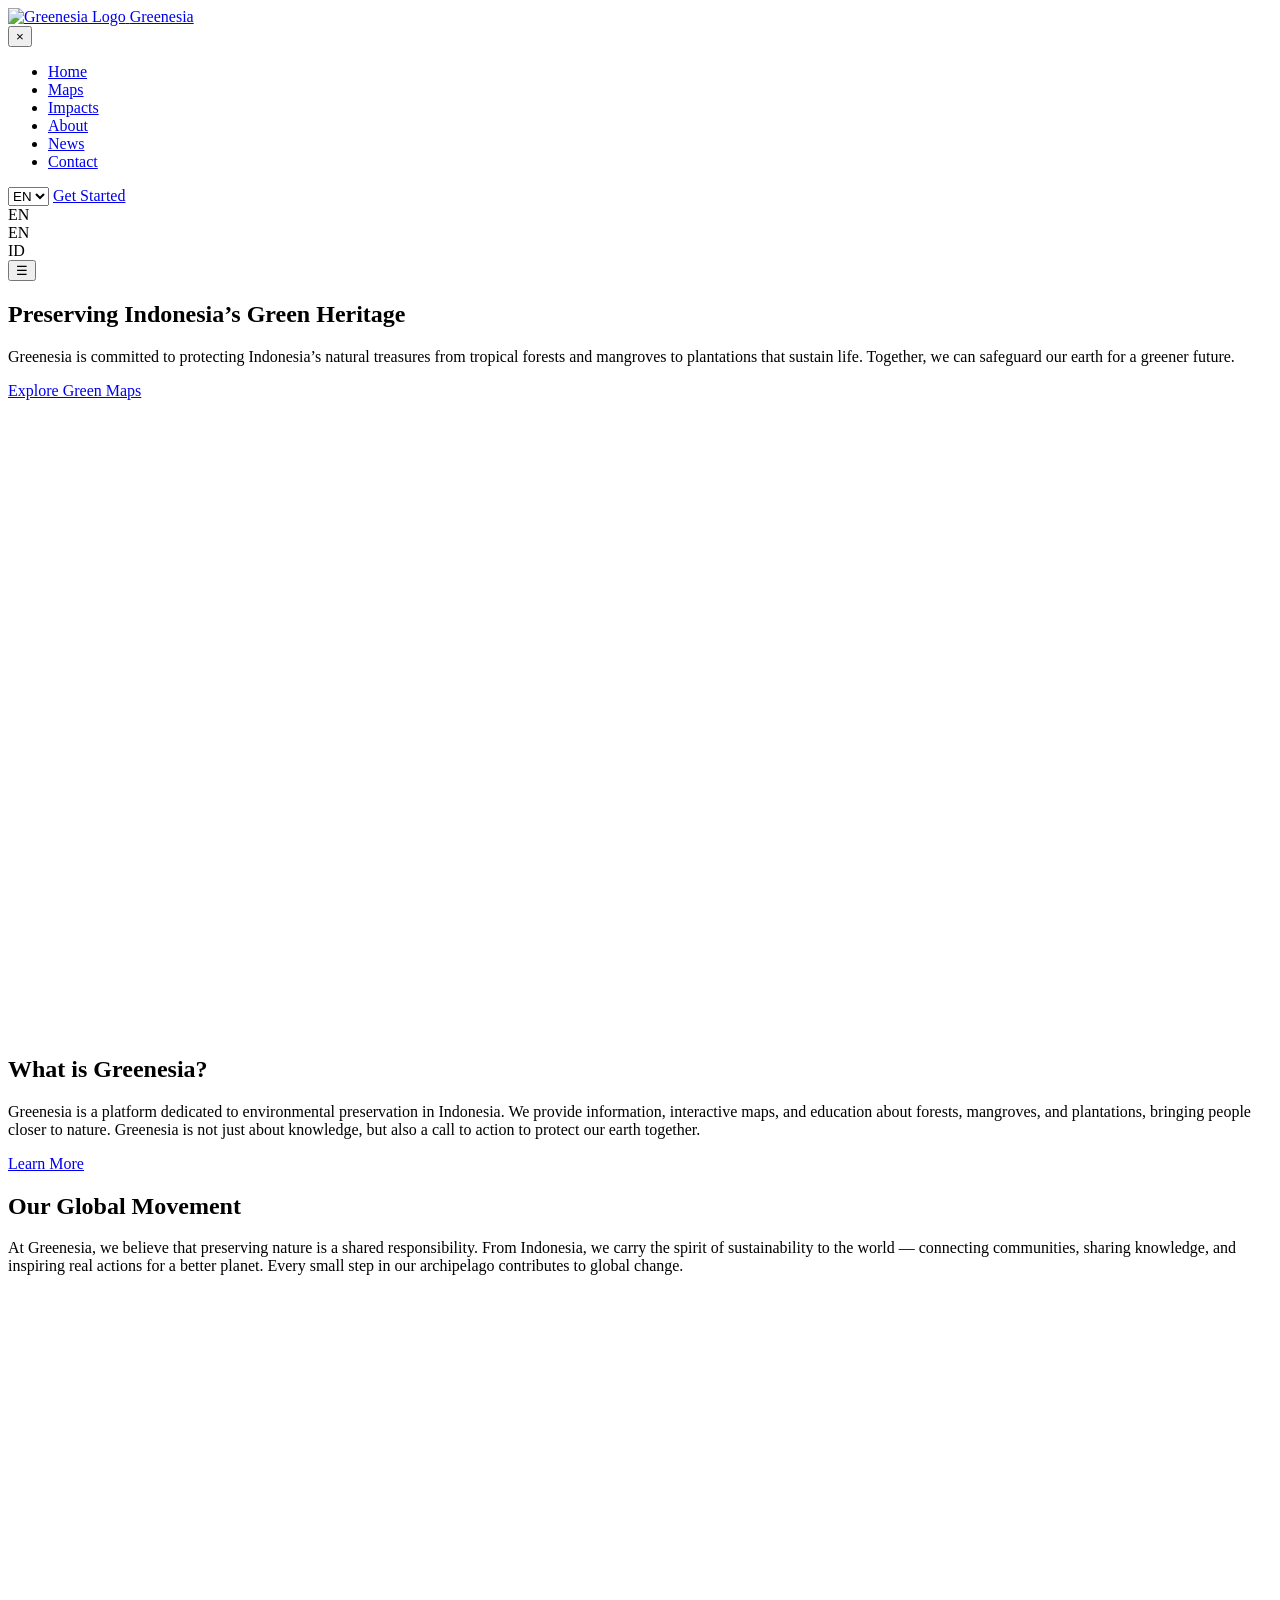
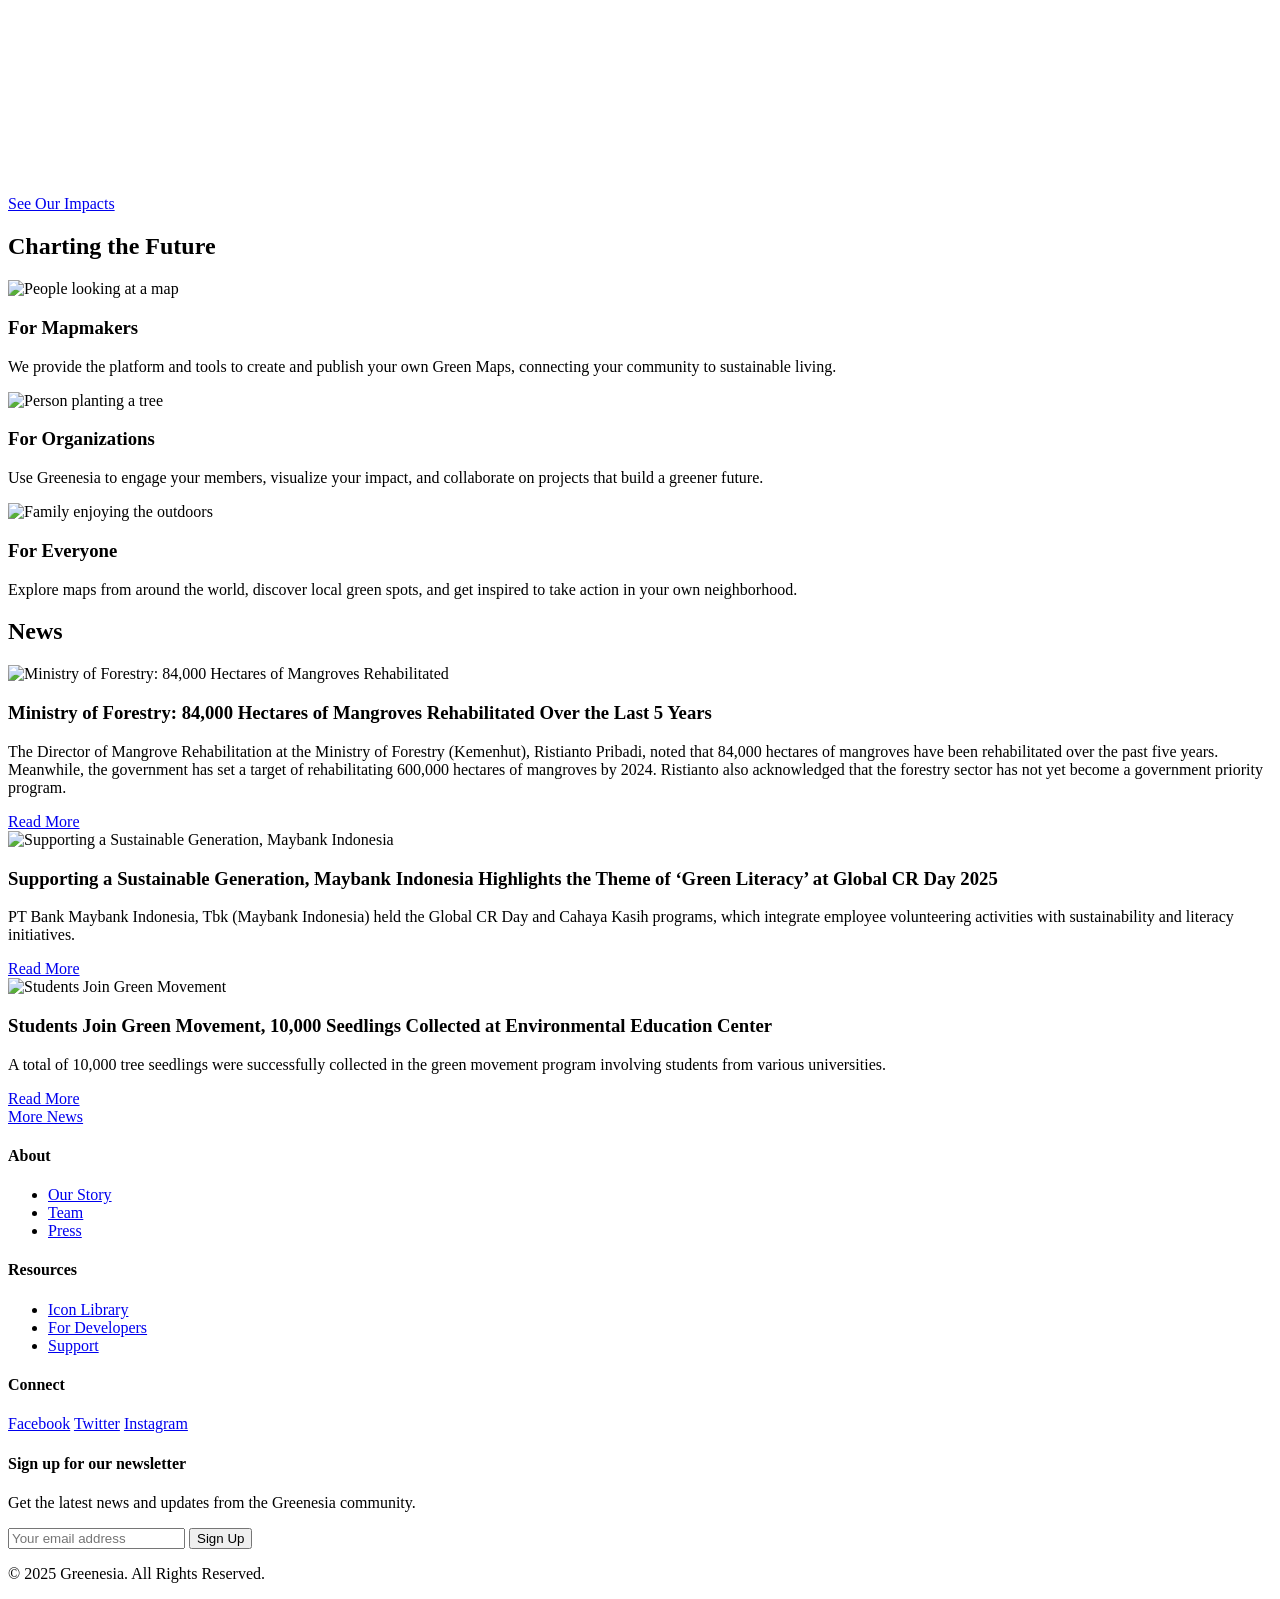
==== commit 9b7580ee: "fix: move HTML files to public folder to fix FileNotFoundException" ====
--- a/public/index.html
+++ b/public/index.html
@@ -206,8 +206,8 @@
   </footer>
 
   <script src="js/toast.js"></script>
-  <script src="js/api.js"></script>
-  <script src="js/auth.js"></script>
+  <script src="js/api.js?v=2"></script>
+  <script src="js/auth.js?v=2"></script>
   <script src="js/main.js?v=3.4"></script>
   <script src="js/language.js"></script>
   <script src="js/custom-dropdown.js"></script>
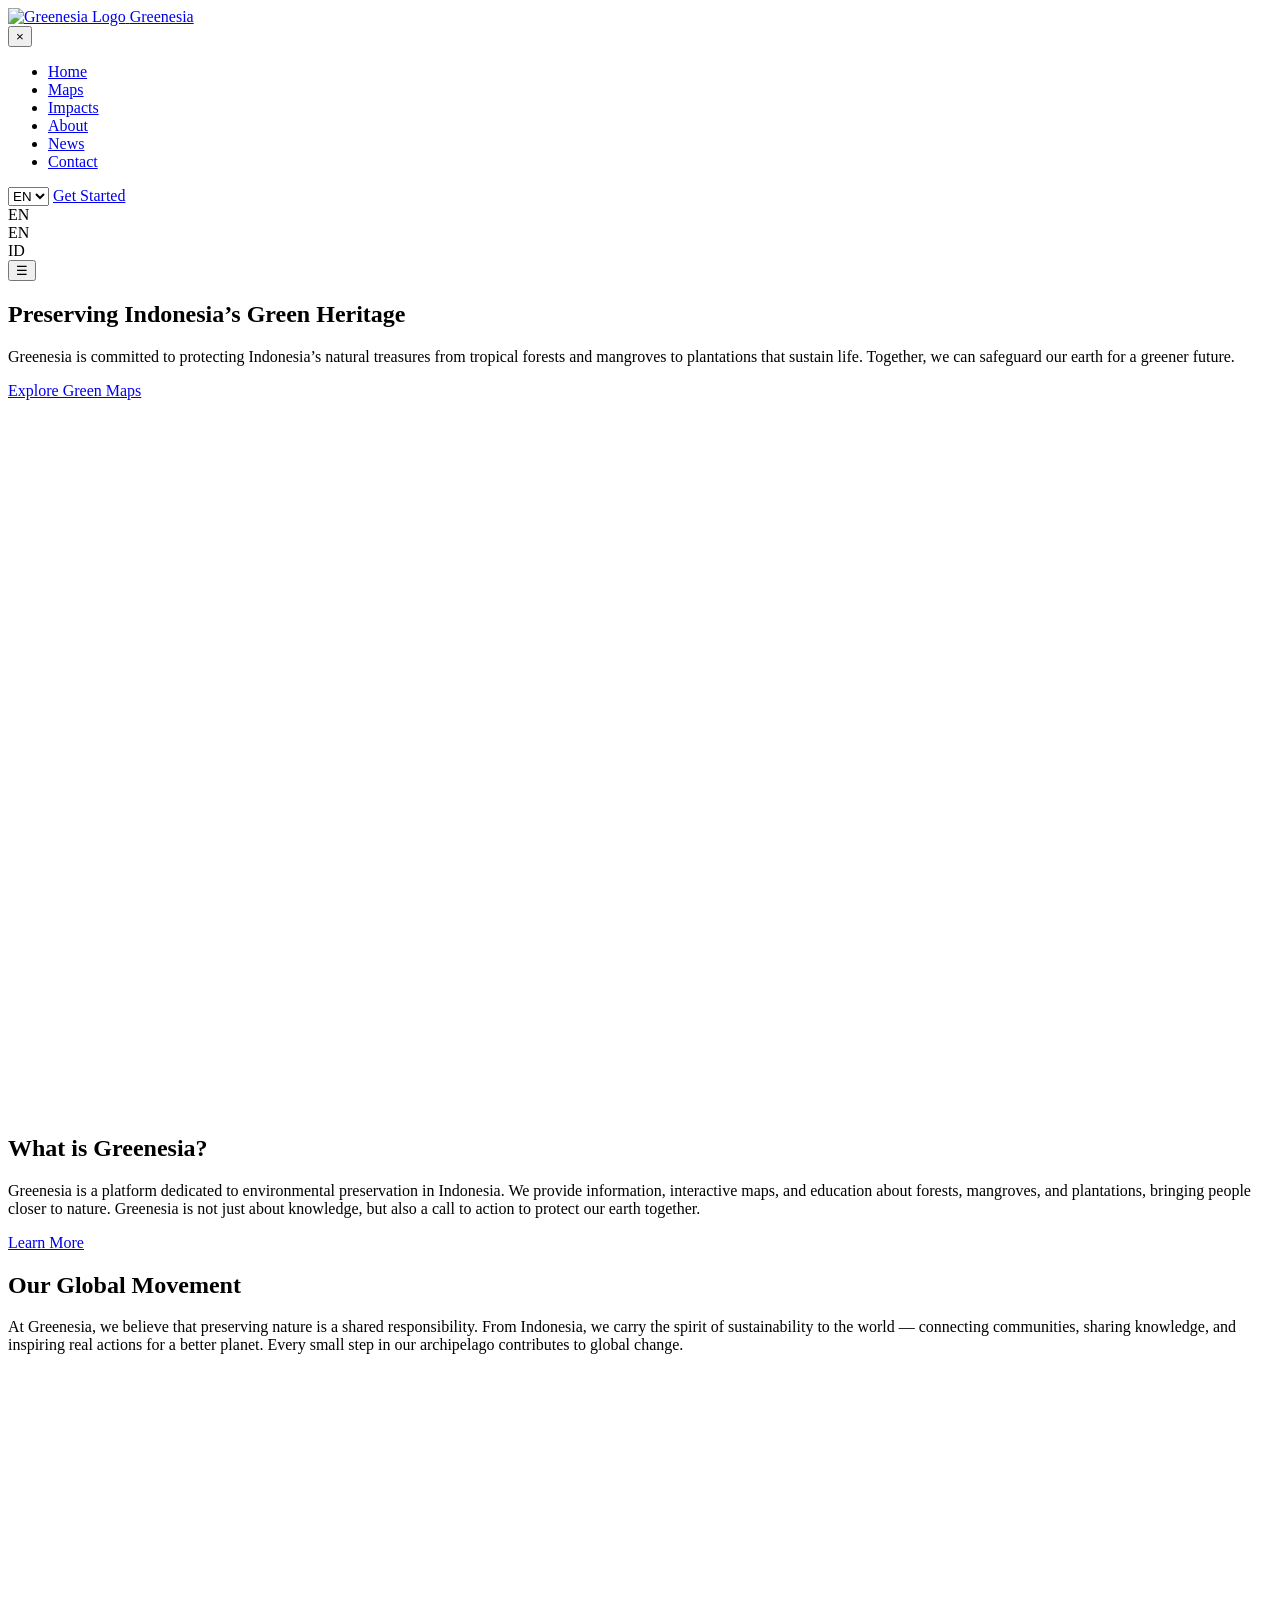
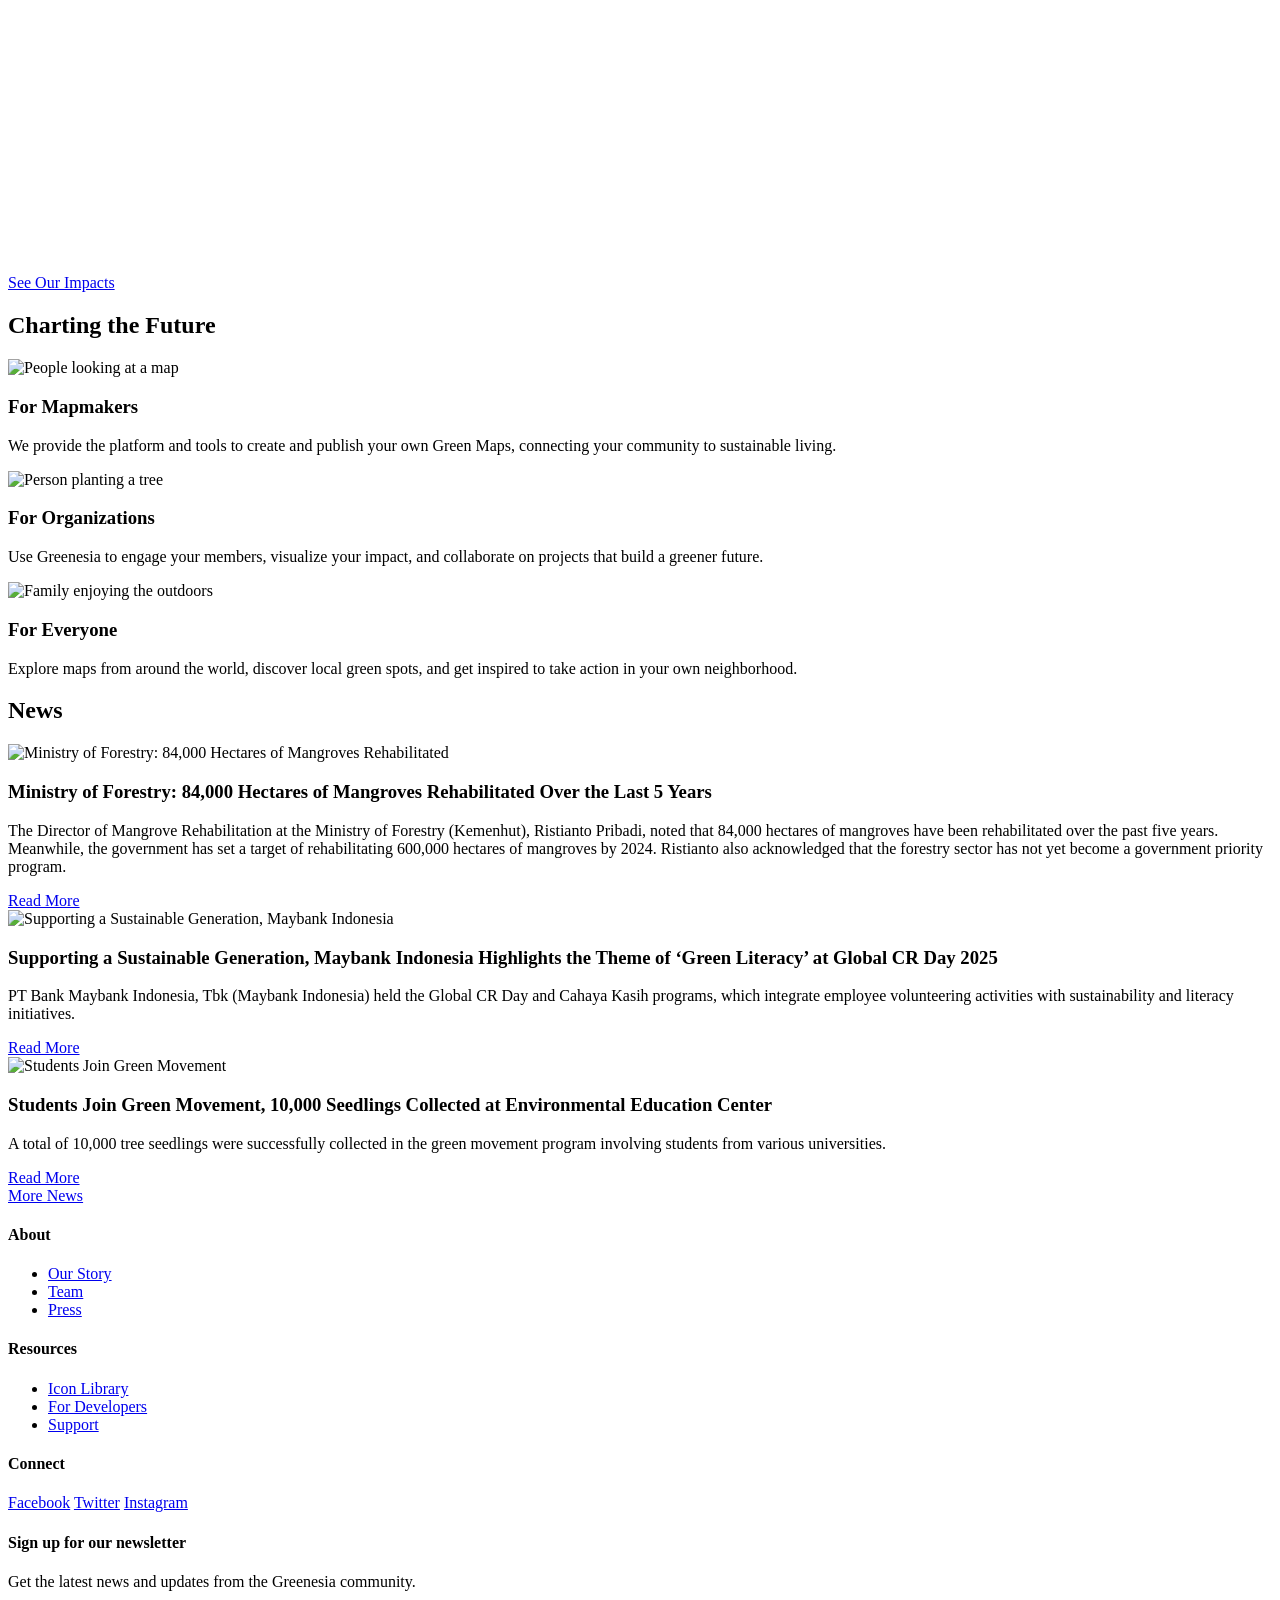
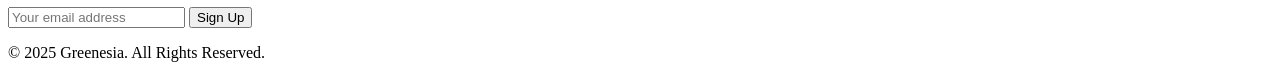
==== commit 4d0027b3: "feat: replace cinematic video with YouTube embed - Remove cinematic.mp4 (29.92 MB) to reduce project" ====
--- a/public/index.html
+++ b/public/index.html
@@ -69,9 +69,13 @@
     <section class="content-section">
       <div class="container two-column-layout">
         <div class="column-left">
-          <video autoplay muted loop playsinline style="width: 100%;" src="cinematic.mp4">
-   Browser Anda tidak mendukung tag video.
-</video>
+          <iframe 
+            style="width: 100%; aspect-ratio: 16/9; border: none; border-radius: 8px;" 
+            src="https://www.youtube.com/embed/Zr0NCCv-iE4?autoplay=1&mute=1&loop=1&playlist=Zr0NCCv-iE4&controls=0&modestbranding=1" 
+            title="Greenesia Cinematic Video" 
+            allow="accelerometer; autoplay; clipboard-write; encrypted-media; gyroscope; picture-in-picture" 
+            allowfullscreen>
+          </iframe>
         </div>
         <div class="column-right">
           <h2 data-i18n="whatIsGreenMapTitle">What is Greenesia?</h2>
